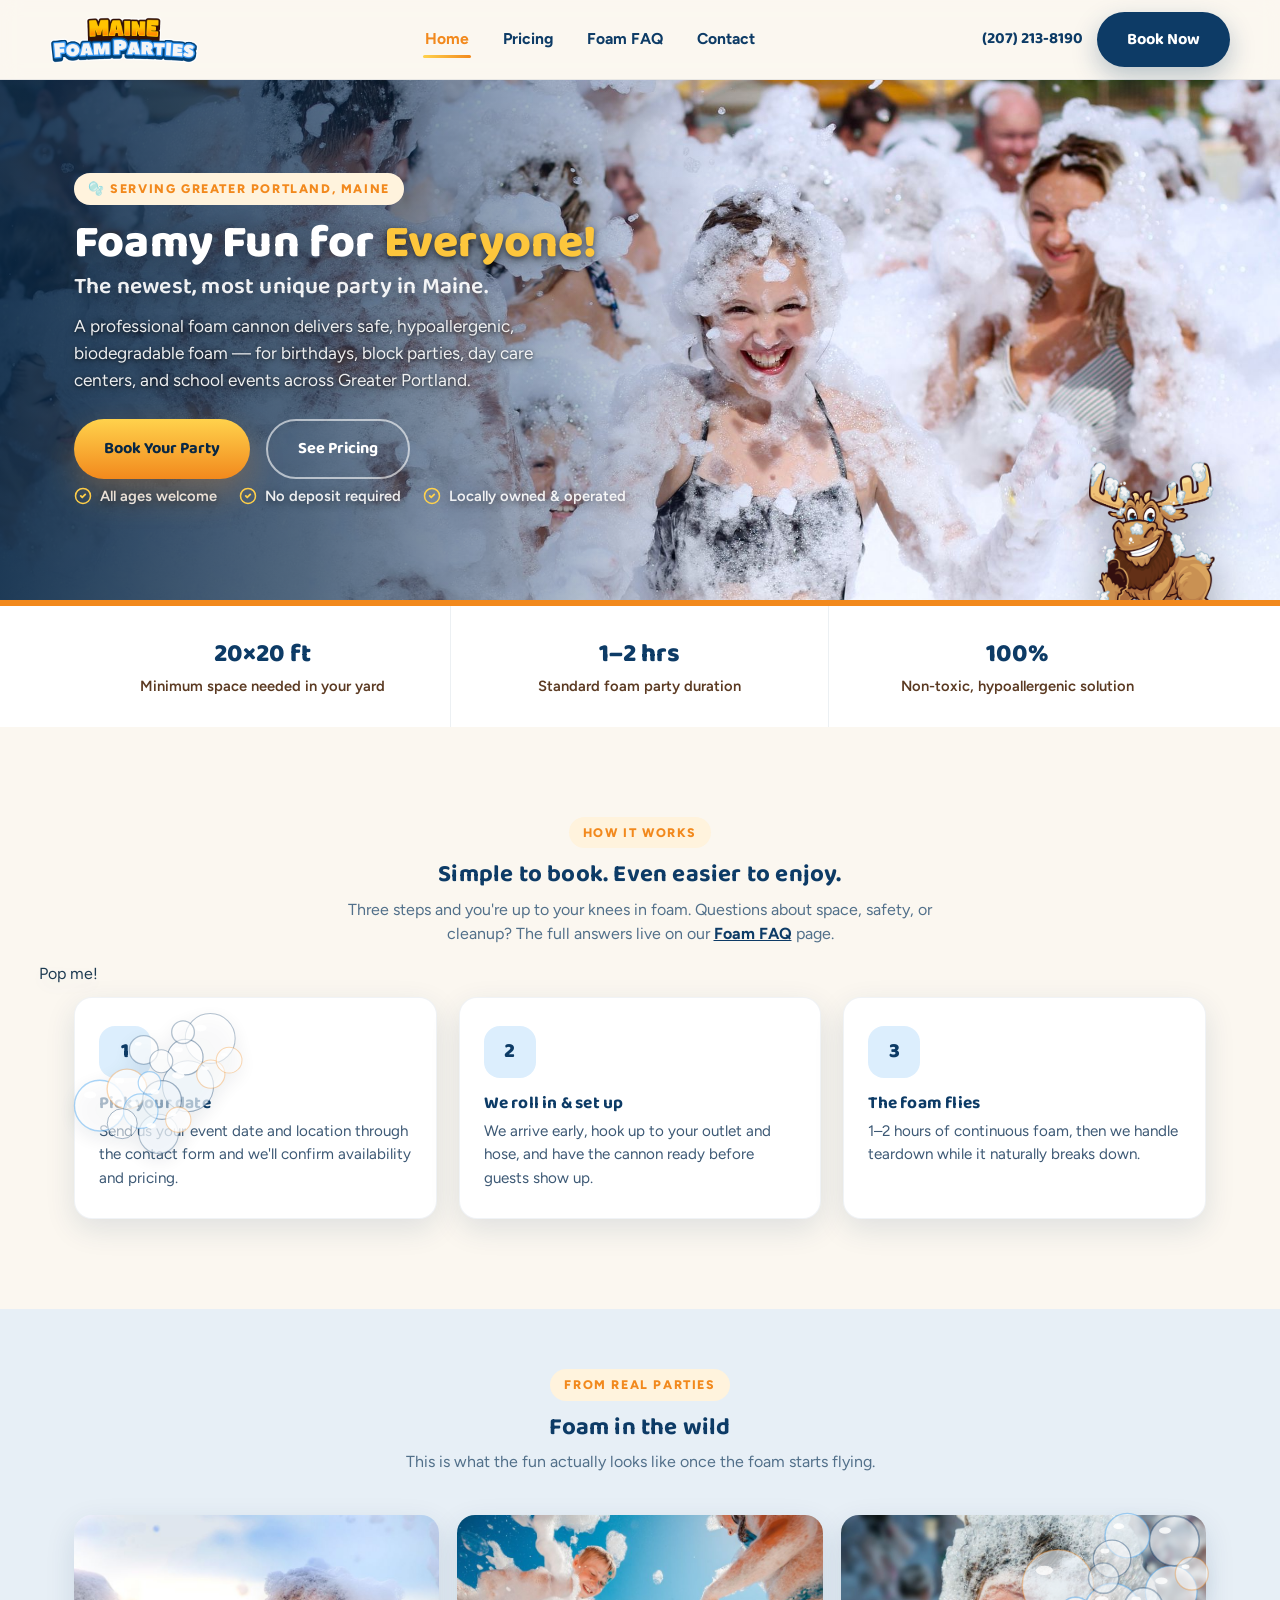
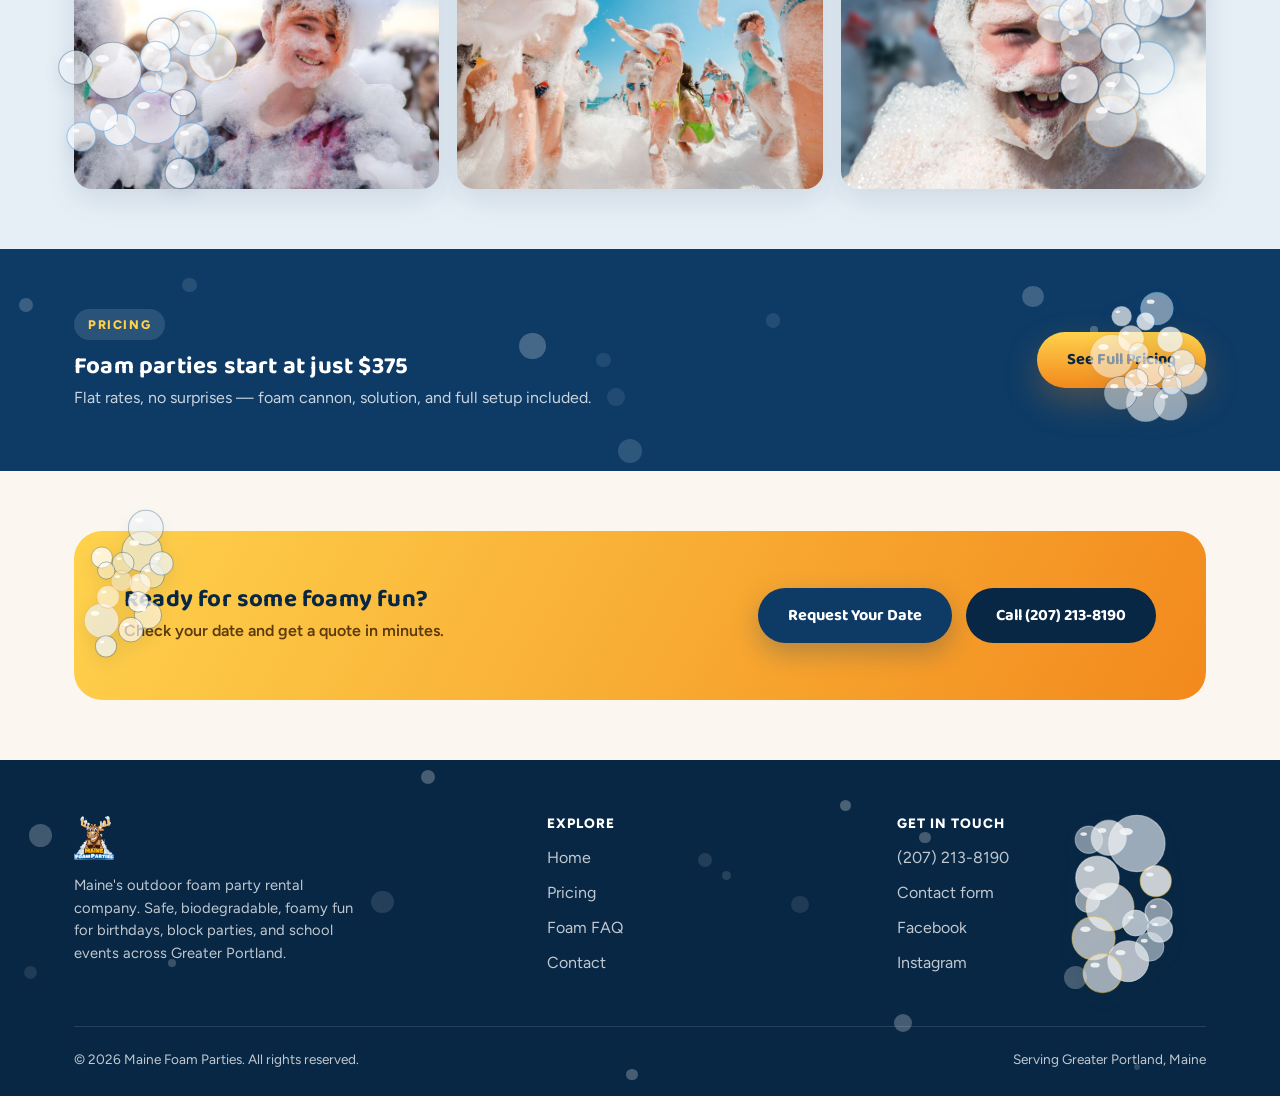
==== index.html @ 6fc75b64 "Add files via upload" ====
<!DOCTYPE html>
<html lang="en">
<head>
<meta charset="UTF-8">
<meta name="viewport" content="width=device-width, initial-scale=1.0">
<title>Maine Foam Parties | Outdoor Foam Party Service Provider in Maine</title>
<meta name="description" content="Maine's foam party rental company. We bring the foam cannon, you bring the backyard. Safe, biodegradable, all-ages foamy fun across Maine.">
<link rel="icon" type="image/x-icon" href="assets/favicon/favicon.ico">
<link rel="icon" type="image/png" sizes="16x16" href="assets/favicon/favicon-16x16.png">
<link rel="icon" type="image/png" sizes="32x32" href="assets/favicon/favicon-32x32.png">
<link rel="icon" type="image/png" sizes="48x48" href="assets/favicon/favicon-48x48.png">
<link rel="apple-touch-icon" sizes="180x180" href="assets/favicon/apple-touch-icon.png">
<link rel="manifest" href="site.webmanifest">
<link rel="preconnect" href="https://fonts.googleapis.com">
<link rel="stylesheet" href="css/style.css">
</head>
<body>

<header class="site-header">
  <div class="container nav" id="mainNav">
    <a href="index.html" class="nav-logo">
      <img src="assets/Text_web.png" alt="Maine Foam Parties">
    </a>
    <nav>
      <ul class="nav-links">
        <li><a href="index.html" class="active">Home</a></li>
        <li><a href="pricing.html">Pricing</a></li>
        <li><a href="faq.html">Foam FAQ</a></li>
        <li><a href="contact.html">Contact</a></li>
        <li class="mobile-phone-item"><a href="tel:2072138190">(207) 213-8190</a></li>
      </ul>
    </nav>
    <div class="nav-cta">
      <a href="tel:2072138190" class="nav-phone">(207) 213-8190</a>
      <a href="contact.html" class="btn btn-navy">Book Now</a>
    </div>
    <button class="nav-toggle" aria-label="Toggle menu" aria-expanded="false">
      <span></span><span></span><span></span>
    </button>
  </div>
</header>

<!-- HERO -->
<section class="hero">
  <div class="hero-photo">
    <img src="assets/hero-photo.jpg" alt="Kids covered in foam laughing at a Maine Foam Parties event">
  </div>
  <div class="hero-overlay"></div>
  <div class="container hero-content">
    <div class="hero-text">
      <span class="eyebrow">🫧 Serving Greater Portland, Maine</span>
      <h1>Foamy Fun for <span class="gold-text">Everyone!</span><br><span class="h1-sub">The newest, most unique party in Maine.</span></h1>
      <p class="lede">A professional foam cannon delivers safe, hypoallergenic, biodegradable foam &mdash; for birthdays, block parties, day care centers, and school events across Greater Portland.</p>
      <div class="hero-cta-row">
        <a href="contact.html" class="btn btn-primary">Book Your Party <span class="bubble" aria-hidden="true"></span></a>
        <a href="pricing.html" class="btn btn-outline">See Pricing</a>
      </div>
      <div class="trust-row">
        <span class="item"><svg width="18" height="18" viewBox="0 0 24 24" fill="none"><path d="M9 12l2 2 4-4" stroke="#FFD24C" stroke-width="2.5" stroke-linecap="round" stroke-linejoin="round"/><circle cx="12" cy="12" r="10" stroke="#FFD24C" stroke-width="2"/></svg> All ages welcome</span>
        <span class="item"><svg width="18" height="18" viewBox="0 0 24 24" fill="none"><path d="M9 12l2 2 4-4" stroke="#FFD24C" stroke-width="2.5" stroke-linecap="round" stroke-linejoin="round"/><circle cx="12" cy="12" r="10" stroke="#FFD24C" stroke-width="2"/></svg> No deposit required</span>
        <span class="item"><svg width="18" height="18" viewBox="0 0 24 24" fill="none"><path d="M9 12l2 2 4-4" stroke="#FFD24C" stroke-width="2.5" stroke-linecap="round" stroke-linejoin="round"/><circle cx="12" cy="12" r="10" stroke="#FFD24C" stroke-width="2"/></svg> Locally owned &amp; operated</span>
      </div>
    </div>
  </div>
  <div class="mascot-badge">
    <img src="assets/Mascot_web.png" alt="Maine Foam Parties mascot moose">
  </div>
</section>

<!-- TRUST STRIP -->
<section class="strip">
  <div class="container strip-grid">
    <div class="strip-item">
      <span class="num">20&#215;20 ft</span>
      <span class="label">Minimum space needed in your yard</span>
    </div>
    <div class="strip-item">
      <span class="num">1&ndash;2 hrs</span>
      <span class="label">Standard foam party duration</span>
    </div>
    <div class="strip-item">
      <span class="num">100%</span>
      <span class="label">Non-toxic, hypoallergenic solution</span>
    </div>
  </div>
</section>

<!-- HOW IT WORKS (3 steps — not a repeat of the FAQ, just the booking flow) -->
<section class="section-pad">


  <div class="container">
    <div style="text-align:center; max-width:640px; margin:0 auto 50px;" data-reveal>
      <span class="eyebrow">How it works</span>
      <h2>Simple to book. Even easier to enjoy.</h2>
      <p style="color:#52708A;">Three steps and you're up to your knees in foam. Questions about space, safety, or cleanup? The full answers live on our <a href="faq.html" style="color:var(--navy); font-weight:700; text-decoration:underline;">Foam FAQ</a> page.</p>
    </div>
    <div class="steps-grid" data-reveal>
      <div class="bubble-decor size-sm" style="top:-35px; left:-35px; right:auto; bottom:auto; pointer-events:auto;">
<span class="bubble-hint">Pop me!</span>
<svg width="320" height="320" viewBox="0 0 320 320" xmlns="http://www.w3.org/2000/svg" aria-hidden="true" focusable="false">
  <circle cx="216.8" cy="144.2" r="37.1" fill="rgba(240,247,252,0.74)" stroke="rgba(13,59,102,0.4)" stroke-width="1.47"/>
  <circle cx="88.5" cy="172.5" r="36.9" fill="rgba(255,255,255,0.68)" stroke="rgba(79,168,240,0.5)" stroke-width="2.00"/>
  <circle cx="249.0" cy="74.8" r="36.3" fill="rgba(255,255,255,0.67)" stroke="rgba(13,59,102,0.32)" stroke-width="1.51"/>
  <circle cx="128.0" cy="148.4" r="28.9" fill="rgba(255,255,255,0.79)" stroke="rgba(242,137,29,0.35)" stroke-width="2.00"/>
  <circle cx="174.0" cy="213.6" r="28.6" fill="rgba(240,247,252,0.80)" stroke="rgba(13,59,102,0.32)" stroke-width="1.60"/>
  <circle cx="178.9" cy="164.3" r="28.2" fill="rgba(240,247,252,0.58)" stroke="rgba(13,59,102,0.4)" stroke-width="1.89"/>
  <circle cx="212.8" cy="102.1" r="25.8" fill="rgba(255,255,255,0.72)" stroke="rgba(13,59,102,0.4)" stroke-width="1.74"/>
  <circle cx="148.0" cy="180.5" r="25.1" fill="rgba(240,247,252,0.64)" stroke="rgba(79,168,240,0.5)" stroke-width="1.64"/>
  <circle cx="121.1" cy="198.8" r="21.8" fill="rgba(255,255,255,0.56)" stroke="rgba(13,59,102,0.4)" stroke-width="1.40"/>
  <circle cx="152.4" cy="91.5" r="20.9" fill="rgba(255,255,255,0.71)" stroke="rgba(13,59,102,0.32)" stroke-width="1.88"/>
  <circle cx="249.9" cy="126.7" r="20.5" fill="rgba(255,255,255,0.58)" stroke="rgba(242,137,29,0.35)" stroke-width="1.66"/>
  <circle cx="276.5" cy="106.4" r="18.7" fill="rgba(255,255,255,0.53)" stroke="rgba(242,137,29,0.35)" stroke-width="1.47"/>
  <circle cx="202.6" cy="193.1" r="18.4" fill="rgba(255,255,255,0.81)" stroke="rgba(242,137,29,0.35)" stroke-width="1.56"/>
  <circle cx="177.9" cy="108.0" r="16.7" fill="rgba(255,255,255,0.66)" stroke="rgba(13,59,102,0.32)" stroke-width="1.70"/>
  <circle cx="209.5" cy="65.7" r="16.5" fill="rgba(255,255,255,0.64)" stroke="rgba(13,59,102,0.32)" stroke-width="1.87"/>
  <circle cx="160.7" cy="139.5" r="16.4" fill="rgba(255,255,255,0.57)" stroke="rgba(79,168,240,0.5)" stroke-width="1.69"/>
  <ellipse cx="202.7" cy="128.6" rx="8.9" ry="4.9" fill="rgba(255,255,255,0.9)"/>
  <ellipse cx="74.4" cy="157.0" rx="8.9" ry="4.9" fill="rgba(255,255,255,0.9)"/>
  <ellipse cx="235.2" cy="59.6" rx="8.7" ry="4.8" fill="rgba(255,255,255,0.9)"/>
  <ellipse cx="117.0" cy="136.2" rx="6.9" ry="3.8" fill="rgba(255,255,255,0.9)"/>
  <ellipse cx="163.1" cy="201.6" rx="6.9" ry="3.8" fill="rgba(255,255,255,0.9)"/>
  <ellipse cx="168.2" cy="152.4" rx="6.8" ry="3.7" fill="rgba(255,255,255,0.9)"/>
  <ellipse cx="203.0" cy="91.3" rx="6.2" ry="3.4" fill="rgba(255,255,255,0.9)"/>
  <ellipse cx="138.5" cy="170.0" rx="6.0" ry="3.3" fill="rgba(255,255,255,0.9)"/>
  <ellipse cx="112.8" cy="189.6" rx="5.2" ry="2.9" fill="rgba(255,255,255,0.9)"/>
  <ellipse cx="144.4" cy="82.7" rx="5.0" ry="2.8" fill="rgba(255,255,255,0.9)"/>
  <ellipse cx="242.1" cy="118.1" rx="4.9" ry="2.7" fill="rgba(255,255,255,0.9)"/>
  <ellipse cx="269.4" cy="98.6" rx="4.5" ry="2.5" fill="rgba(255,255,255,0.9)"/>
  <ellipse cx="195.6" cy="185.4" rx="4.4" ry="2.4" fill="rgba(255,255,255,0.9)"/>
</svg>
</div>
      <div class="info-card">
        <div class="icon-wrap"><span style="font-family:var(--font-display); font-weight:800; color:var(--navy); font-size:1.3rem;">1</span></div>
        <h3>Pick your date</h3>
        <p>Send us your event date and location through the contact form and we'll confirm availability and pricing.</p>
      </div>
      <div class="info-card">
        <div class="icon-wrap"><span style="font-family:var(--font-display); font-weight:800; color:var(--navy); font-size:1.3rem;">2</span></div>
        <h3>We roll in &amp; set up</h3>
        <p>We arrive early, hook up to your outlet and hose, and have the cannon ready before guests show up.</p>
      </div>
      <div class="info-card">
        <div class="icon-wrap"><span style="font-family:var(--font-display); font-weight:800; color:var(--navy); font-size:1.3rem;">3</span></div>
        <h3>The foam flies</h3>
        <p>1&ndash;2 hours of continuous foam, then we handle teardown while it naturally breaks down.</p>
      </div>
    </div>
  </div>
</section>

<!-- GALLERY (photo placeholders) -->
<section class="section-pad-sm" style="background:var(--foam);">



  <div class="container">
    <div style="text-align:center; max-width:640px; margin:0 auto 40px;" data-reveal>
      <span class="eyebrow">From real parties</span>
      <h2>Foam in the wild</h2>
      <p style="color:#52708A;">This is what the fun actually looks like once the foam starts flying.</p>
    </div>
    <div class="gallery-grid" data-reveal>
      <div style="position:relative;"><div class="bubble-decor size-sm" style="bottom:-30px; left:-30px; right:auto; top:auto; pointer-events:auto;">
<svg width="320" height="320" viewBox="0 0 320 320" xmlns="http://www.w3.org/2000/svg" aria-hidden="true" focusable="false">
  <circle cx="100.4" cy="104.1" r="41.1" fill="rgba(255,255,255,0.67)" stroke="rgba(13,59,102,0.32)" stroke-width="1.52"/>
  <circle cx="159.4" cy="171.4" r="39.0" fill="rgba(255,255,255,0.58)" stroke="rgba(79,168,240,0.5)" stroke-width="1.68"/>
  <circle cx="245.7" cy="84.5" r="34.7" fill="rgba(255,255,255,0.72)" stroke="rgba(242,137,29,0.35)" stroke-width="1.66"/>
  <circle cx="217.5" cy="50.0" r="33.0" fill="rgba(240,247,252,0.51)" stroke="rgba(79,168,240,0.5)" stroke-width="1.48"/>
  <circle cx="214.4" cy="206.0" r="25.7" fill="rgba(255,255,255,0.55)" stroke="rgba(79,168,240,0.5)" stroke-width="1.83"/>
  <circle cx="46.0" cy="99.4" r="24.6" fill="rgba(240,247,252,0.73)" stroke="rgba(13,59,102,0.32)" stroke-width="1.56"/>
  <circle cx="173.0" cy="51.6" r="23.7" fill="rgba(255,255,255,0.65)" stroke="rgba(13,59,102,0.32)" stroke-width="1.83"/>
  <circle cx="185.1" cy="113.6" r="23.2" fill="rgba(240,247,252,0.73)" stroke="rgba(242,137,29,0.35)" stroke-width="1.44"/>
  <circle cx="110.0" cy="190.0" r="23.1" fill="rgba(255,255,255,0.74)" stroke="rgba(79,168,240,0.5)" stroke-width="1.63"/>
  <circle cx="198.2" cy="253.7" r="22.1" fill="rgba(240,247,252,0.70)" stroke="rgba(13,59,102,0.4)" stroke-width="1.92"/>
  <circle cx="162.4" cy="83.7" r="22.1" fill="rgba(255,255,255,0.81)" stroke="rgba(79,168,240,0.5)" stroke-width="1.98"/>
  <circle cx="54.5" cy="200.4" r="21.0" fill="rgba(255,255,255,0.66)" stroke="rgba(79,168,240,0.5)" stroke-width="1.71"/>
  <circle cx="86.6" cy="171.8" r="20.3" fill="rgba(255,255,255,0.71)" stroke="rgba(79,168,240,0.5)" stroke-width="1.57"/>
  <circle cx="202.6" cy="150.8" r="18.8" fill="rgba(255,255,255,0.62)" stroke="rgba(13,59,102,0.4)" stroke-width="1.72"/>
  <circle cx="156.1" cy="120.9" r="16.1" fill="rgba(255,255,255,0.58)" stroke="rgba(79,168,240,0.5)" stroke-width="1.42"/>
  <ellipse cx="84.8" cy="86.9" rx="9.9" ry="5.4" fill="rgba(255,255,255,0.9)"/>
  <ellipse cx="144.5" cy="155.0" rx="9.4" ry="5.1" fill="rgba(255,255,255,0.9)"/>
  <ellipse cx="232.5" cy="69.9" rx="8.3" ry="4.6" fill="rgba(255,255,255,0.9)"/>
  <ellipse cx="205.0" cy="36.1" rx="7.9" ry="4.4" fill="rgba(255,255,255,0.9)"/>
  <ellipse cx="204.6" cy="195.2" rx="6.2" ry="3.4" fill="rgba(255,255,255,0.9)"/>
  <ellipse cx="36.7" cy="89.0" rx="5.9" ry="3.2" fill="rgba(255,255,255,0.9)"/>
  <ellipse cx="164.0" cy="41.7" rx="5.7" ry="3.1" fill="rgba(255,255,255,0.9)"/>
  <ellipse cx="176.3" cy="103.9" rx="5.6" ry="3.1" fill="rgba(255,255,255,0.9)"/>
  <ellipse cx="101.2" cy="180.3" rx="5.6" ry="3.1" fill="rgba(255,255,255,0.9)"/>
  <ellipse cx="189.8" cy="244.4" rx="5.3" ry="2.9" fill="rgba(255,255,255,0.9)"/>
  <ellipse cx="154.0" cy="74.4" rx="5.3" ry="2.9" fill="rgba(255,255,255,0.9)"/>
  <ellipse cx="46.5" cy="191.6" rx="5.0" ry="2.8" fill="rgba(255,255,255,0.9)"/>
  <ellipse cx="78.9" cy="163.3" rx="4.9" ry="2.7" fill="rgba(255,255,255,0.9)"/>
  <ellipse cx="195.4" cy="142.9" rx="4.5" ry="2.5" fill="rgba(255,255,255,0.9)"/>
</svg>
</div><div class="gallery-photo"><img src="assets/gallery-1.jpg" alt="Kids laughing and playing in a foam party" loading="lazy"></div></div>
      <div class="gallery-photo"><img src="assets/gallery-2.jpg" alt="Guest covered head to toe in party foam" loading="lazy"></div>
      <div style="position:relative;"><div class="bubble-decor size-md delay-1" style="top:-45px; right:-45px; left:auto; bottom:auto; pointer-events:auto;">
<svg width="320" height="320" viewBox="0 0 320 320" xmlns="http://www.w3.org/2000/svg" aria-hidden="true" focusable="false">
  <circle cx="99.3" cy="131.8" r="40.7" fill="rgba(240,247,252,0.70)" stroke="rgba(242,137,29,0.35)" stroke-width="1.61"/>
  <circle cx="161.8" cy="162.2" r="32.6" fill="rgba(255,255,255,0.64)" stroke="rgba(79,168,240,0.5)" stroke-width="1.99"/>
  <circle cx="202.4" cy="226.2" r="29.9" fill="rgba(240,247,252,0.65)" stroke="rgba(79,168,240,0.5)" stroke-width="1.46"/>
  <circle cx="160.6" cy="287.1" r="29.5" fill="rgba(255,255,255,0.51)" stroke="rgba(242,137,29,0.35)" stroke-width="1.66"/>
  <circle cx="228.8" cy="139.1" r="29.5" fill="rgba(255,255,255,0.71)" stroke="rgba(79,168,240,0.5)" stroke-width="1.51"/>
  <circle cx="232.4" cy="81.1" r="28.4" fill="rgba(240,247,252,0.56)" stroke="rgba(13,59,102,0.4)" stroke-width="1.84"/>
  <circle cx="178.6" cy="75.0" r="25.4" fill="rgba(240,247,252,0.64)" stroke="rgba(79,168,240,0.5)" stroke-width="1.63"/>
  <circle cx="126.8" cy="196.0" r="24.3" fill="rgba(240,247,252,0.57)" stroke="rgba(242,137,29,0.35)" stroke-width="1.52"/>
  <circle cx="168.9" cy="255.0" r="23.7" fill="rgba(255,255,255,0.56)" stroke="rgba(13,59,102,0.32)" stroke-width="1.83"/>
  <circle cx="170.7" cy="198.1" r="22.7" fill="rgba(240,247,252,0.80)" stroke="rgba(13,59,102,0.4)" stroke-width="1.89"/>
  <circle cx="197.2" cy="156.9" r="22.1" fill="rgba(240,247,252,0.67)" stroke="rgba(13,59,102,0.32)" stroke-width="1.90"/>
  <circle cx="123.9" cy="245.5" r="21.6" fill="rgba(240,247,252,0.78)" stroke="rgba(13,59,102,0.4)" stroke-width="1.57"/>
  <circle cx="161.2" cy="101.5" r="21.4" fill="rgba(255,255,255,0.51)" stroke="rgba(13,59,102,0.4)" stroke-width="1.45"/>
  <circle cx="96.6" cy="176.2" r="21.3" fill="rgba(240,247,252,0.63)" stroke="rgba(242,137,29,0.35)" stroke-width="1.59"/>
  <circle cx="119.5" cy="164.7" r="19.2" fill="rgba(255,255,255,0.69)" stroke="rgba(79,168,240,0.5)" stroke-width="1.80"/>
  <circle cx="252.3" cy="118.4" r="18.8" fill="rgba(255,255,255,0.56)" stroke="rgba(242,137,29,0.35)" stroke-width="1.57"/>
  <circle cx="151.6" cy="123.6" r="17.3" fill="rgba(240,247,252,0.60)" stroke="rgba(13,59,102,0.32)" stroke-width="1.83"/>
  <ellipse cx="83.8" cy="114.7" rx="9.8" ry="5.4" fill="rgba(255,255,255,0.9)"/>
  <ellipse cx="149.4" cy="148.5" rx="7.8" ry="4.3" fill="rgba(255,255,255,0.9)"/>
  <ellipse cx="191.0" cy="213.6" rx="7.2" ry="4.0" fill="rgba(255,255,255,0.9)"/>
  <ellipse cx="149.4" cy="274.7" rx="7.1" ry="3.9" fill="rgba(255,255,255,0.9)"/>
  <ellipse cx="217.6" cy="126.7" rx="7.1" ry="3.9" fill="rgba(255,255,255,0.9)"/>
  <ellipse cx="221.7" cy="69.2" rx="6.8" ry="3.7" fill="rgba(255,255,255,0.9)"/>
  <ellipse cx="168.9" cy="64.3" rx="6.1" ry="3.4" fill="rgba(255,255,255,0.9)"/>
  <ellipse cx="117.6" cy="185.8" rx="5.8" ry="3.2" fill="rgba(255,255,255,0.9)"/>
  <ellipse cx="159.9" cy="245.0" rx="5.7" ry="3.1" fill="rgba(255,255,255,0.9)"/>
  <ellipse cx="162.0" cy="188.6" rx="5.4" ry="3.0" fill="rgba(255,255,255,0.9)"/>
  <ellipse cx="188.8" cy="147.6" rx="5.3" ry="2.9" fill="rgba(255,255,255,0.9)"/>
  <ellipse cx="115.6" cy="236.4" rx="5.2" ry="2.9" fill="rgba(255,255,255,0.9)"/>
  <ellipse cx="153.0" cy="92.5" rx="5.1" ry="2.8" fill="rgba(255,255,255,0.9)"/>
  <ellipse cx="88.5" cy="167.3" rx="5.1" ry="2.8" fill="rgba(255,255,255,0.9)"/>
  <ellipse cx="112.2" cy="156.7" rx="4.6" ry="2.5" fill="rgba(255,255,255,0.9)"/>
  <ellipse cx="245.2" cy="110.5" rx="4.5" ry="2.5" fill="rgba(255,255,255,0.9)"/>
</svg>
</div><div class="gallery-photo"><img src="assets/gallery-3.jpg" alt="Group of kids jumping and celebrating in foam outdoors" loading="lazy"></div></div>
    </div>
  </div>
</section>


<!-- PRICING TEASER (slim — full detail lives on the Pricing page) -->
<section class="section-pad-sm" style="background:var(--navy); color:var(--white);">
  <div class="foam-field" data-count="10"></div>
  
  <div class="container">
    <div style="display:flex; align-items:center; justify-content:space-between; gap:28px; flex-wrap:wrap;" data-reveal>
      <div>
        <span class="eyebrow" style="background:rgba(255,255,255,0.12); color:var(--gold-1);">Pricing</span>
        <h2 style="color:var(--white); margin-bottom:6px;">Foam parties start at just $375</h2>
        <p style="color:rgba(255,255,255,0.78); margin-bottom:0;">Flat rates, no surprises &mdash; foam cannon, solution, and full setup included.</p>
      </div>
      <span style="position:relative; display:inline-block;"><a href="pricing.html" class="btn btn-primary">See Full Pricing <span class="bubble" aria-hidden="true"></span></a><div class="bubble-decor size-xs" style="bottom:-40px; right:-30px; left:auto; top:auto; pointer-events:auto;">
<svg width="320" height="320" viewBox="0 0 320 320" xmlns="http://www.w3.org/2000/svg" aria-hidden="true" focusable="false">
  <circle cx="86.1" cy="184.7" r="40.9" fill="rgba(255,255,255,0.53)" stroke="rgba(242,137,29,0.35)" stroke-width="1.42"/>
  <circle cx="150.0" cy="271.3" r="37.3" fill="rgba(255,255,255,0.58)" stroke="rgba(13,59,102,0.4)" stroke-width="1.73"/>
  <circle cx="196.6" cy="274.1" r="31.9" fill="rgba(240,247,252,0.58)" stroke="rgba(13,59,102,0.32)" stroke-width="1.54"/>
  <circle cx="102.6" cy="254.3" r="31.3" fill="rgba(240,247,252,0.52)" stroke="rgba(13,59,102,0.4)" stroke-width="1.79"/>
  <circle cx="171.1" cy="95.2" r="30.9" fill="rgba(240,247,252,0.51)" stroke="rgba(79,168,240,0.5)" stroke-width="1.71"/>
  <circle cx="236.5" cy="227.7" r="29.7" fill="rgba(240,247,252,0.66)" stroke="rgba(13,59,102,0.4)" stroke-width="1.77"/>
  <circle cx="159.1" cy="214.0" r="26.5" fill="rgba(255,255,255,0.68)" stroke="rgba(13,59,102,0.4)" stroke-width="1.88"/>
  <circle cx="122.0" cy="152.0" r="24.9" fill="rgba(255,255,255,0.67)" stroke="rgba(242,137,29,0.35)" stroke-width="1.41"/>
  <circle cx="218.9" cy="196.6" r="24.3" fill="rgba(240,247,252,0.75)" stroke="rgba(13,59,102,0.32)" stroke-width="1.53"/>
  <circle cx="196.0" cy="153.4" r="24.2" fill="rgba(240,247,252,0.80)" stroke="rgba(242,137,29,0.35)" stroke-width="1.40"/>
  <circle cx="132.1" cy="230.6" r="22.4" fill="rgba(255,255,255,0.64)" stroke="rgba(13,59,102,0.4)" stroke-width="1.69"/>
  <circle cx="104.7" cy="109.5" r="19.2" fill="rgba(255,255,255,0.71)" stroke="rgba(13,59,102,0.4)" stroke-width="1.61"/>
  <circle cx="199.2" cy="238.5" r="18.7" fill="rgba(240,247,252,0.73)" stroke="rgba(79,168,240,0.5)" stroke-width="1.64"/>
  <circle cx="136.5" cy="177.7" r="18.6" fill="rgba(240,247,252,0.67)" stroke="rgba(242,137,29,0.35)" stroke-width="1.91"/>
  <circle cx="149.9" cy="119.1" r="17.0" fill="rgba(255,255,255,0.81)" stroke="rgba(79,168,240,0.5)" stroke-width="1.63"/>
  <circle cx="190.1" cy="211.6" r="16.1" fill="rgba(255,255,255,0.60)" stroke="rgba(13,59,102,0.32)" stroke-width="1.44"/>
  <ellipse cx="70.6" cy="167.5" rx="9.8" ry="5.4" fill="rgba(255,255,255,0.9)"/>
  <ellipse cx="135.8" cy="255.6" rx="9.0" ry="4.9" fill="rgba(255,255,255,0.9)"/>
  <ellipse cx="184.5" cy="260.7" rx="7.7" ry="4.2" fill="rgba(255,255,255,0.9)"/>
  <ellipse cx="90.7" cy="241.2" rx="7.5" ry="4.1" fill="rgba(255,255,255,0.9)"/>
  <ellipse cx="159.3" cy="82.2" rx="7.4" ry="4.1" fill="rgba(255,255,255,0.9)"/>
  <ellipse cx="225.2" cy="215.2" rx="7.1" ry="3.9" fill="rgba(255,255,255,0.9)"/>
  <ellipse cx="149.0" cy="202.9" rx="6.4" ry="3.5" fill="rgba(255,255,255,0.9)"/>
  <ellipse cx="112.5" cy="141.6" rx="6.0" ry="3.3" fill="rgba(255,255,255,0.9)"/>
  <ellipse cx="209.6" cy="186.4" rx="5.8" ry="3.2" fill="rgba(255,255,255,0.9)"/>
  <ellipse cx="186.8" cy="143.3" rx="5.8" ry="3.2" fill="rgba(255,255,255,0.9)"/>
  <ellipse cx="123.6" cy="221.2" rx="5.4" ry="3.0" fill="rgba(255,255,255,0.9)"/>
  <ellipse cx="97.4" cy="101.4" rx="4.6" ry="2.5" fill="rgba(255,255,255,0.9)"/>
  <ellipse cx="192.1" cy="230.6" rx="4.5" ry="2.5" fill="rgba(255,255,255,0.9)"/>
  <ellipse cx="129.4" cy="169.9" rx="4.5" ry="2.4" fill="rgba(255,255,255,0.9)"/>
</svg>
</div></span>
    </div>
  </div>
</section>

<!-- CTA BAND -->
<section class="section-pad-sm">
  
  <div class="container">
    <div style="position:relative;">
      <div class="bubble-decor size-xs delay-2" style="top:-30px; left:-30px; right:auto; bottom:auto; pointer-events:auto;">
<svg width="320" height="320" viewBox="0 0 320 320" xmlns="http://www.w3.org/2000/svg" aria-hidden="true" focusable="false">
  <circle cx="184.4" cy="95.0" r="37.7" fill="rgba(240,247,252,0.64)" stroke="rgba(13,59,102,0.4)" stroke-width="1.75"/>
  <circle cx="191.7" cy="50.2" r="32.8" fill="rgba(240,247,252,0.62)" stroke="rgba(13,59,102,0.32)" stroke-width="1.98"/>
  <circle cx="108.3" cy="225.2" r="32.4" fill="rgba(240,247,252,0.72)" stroke="rgba(242,137,29,0.35)" stroke-width="1.63"/>
  <circle cx="195.7" cy="214.7" r="25.6" fill="rgba(255,255,255,0.63)" stroke="rgba(13,59,102,0.4)" stroke-width="1.70"/>
  <circle cx="203.4" cy="140.8" r="23.2" fill="rgba(240,247,252,0.54)" stroke="rgba(13,59,102,0.4)" stroke-width="1.83"/>
  <circle cx="163.5" cy="242.2" r="23.1" fill="rgba(255,255,255,0.70)" stroke="rgba(13,59,102,0.4)" stroke-width="1.64"/>
  <circle cx="221.1" cy="117.5" r="21.9" fill="rgba(240,247,252,0.78)" stroke="rgba(13,59,102,0.32)" stroke-width="1.98"/>
  <circle cx="120.6" cy="180.5" r="21.4" fill="rgba(255,255,255,0.60)" stroke="rgba(242,137,29,0.35)" stroke-width="1.74"/>
  <circle cx="148.9" cy="117.0" r="20.5" fill="rgba(240,247,252,0.55)" stroke="rgba(13,59,102,0.4)" stroke-width="1.78"/>
  <circle cx="180.9" cy="156.2" r="20.4" fill="rgba(255,255,255,0.71)" stroke="rgba(242,137,29,0.35)" stroke-width="1.84"/>
  <circle cx="108.9" cy="106.4" r="19.9" fill="rgba(255,255,255,0.82)" stroke="rgba(13,59,102,0.32)" stroke-width="1.83"/>
  <circle cx="116.7" cy="273.6" r="19.9" fill="rgba(240,247,252,0.80)" stroke="rgba(13,59,102,0.32)" stroke-width="1.90"/>
  <circle cx="145.8" cy="150.5" r="19.7" fill="rgba(240,247,252,0.51)" stroke="rgba(242,137,29,0.35)" stroke-width="1.62"/>
  <circle cx="177.1" cy="189.8" r="19.4" fill="rgba(255,255,255,0.82)" stroke="rgba(13,59,102,0.4)" stroke-width="1.82"/>
  <circle cx="117.2" cy="130.8" r="16.2" fill="rgba(255,255,255,0.52)" stroke="rgba(13,59,102,0.4)" stroke-width="1.63"/>
  <ellipse cx="170.0" cy="79.1" rx="9.1" ry="5.0" fill="rgba(255,255,255,0.9)"/>
  <ellipse cx="179.2" cy="36.4" rx="7.9" ry="4.3" fill="rgba(255,255,255,0.9)"/>
  <ellipse cx="96.0" cy="211.5" rx="7.8" ry="4.3" fill="rgba(255,255,255,0.9)"/>
  <ellipse cx="186.0" cy="204.0" rx="6.2" ry="3.4" fill="rgba(255,255,255,0.9)"/>
  <ellipse cx="194.6" cy="131.0" rx="5.6" ry="3.1" fill="rgba(255,255,255,0.9)"/>
  <ellipse cx="154.7" cy="232.5" rx="5.6" ry="3.1" fill="rgba(255,255,255,0.9)"/>
  <ellipse cx="212.8" cy="108.3" rx="5.2" ry="2.9" fill="rgba(255,255,255,0.9)"/>
  <ellipse cx="112.5" cy="171.5" rx="5.1" ry="2.8" fill="rgba(255,255,255,0.9)"/>
  <ellipse cx="141.1" cy="108.4" rx="4.9" ry="2.7" fill="rgba(255,255,255,0.9)"/>
  <ellipse cx="173.1" cy="147.7" rx="4.9" ry="2.7" fill="rgba(255,255,255,0.9)"/>
  <ellipse cx="101.3" cy="98.0" rx="4.8" ry="2.6" fill="rgba(255,255,255,0.9)"/>
  <ellipse cx="109.2" cy="265.2" rx="4.8" ry="2.6" fill="rgba(255,255,255,0.9)"/>
  <ellipse cx="138.3" cy="142.2" rx="4.7" ry="2.6" fill="rgba(255,255,255,0.9)"/>
  <ellipse cx="169.8" cy="181.6" rx="4.6" ry="2.6" fill="rgba(255,255,255,0.9)"/>
</svg>
</div>
      <div class="cta-band" data-reveal>
      <div>
        <h2>Ready for some foamy fun?</h2>
        <p>Check your date and get a quote in minutes.</p>
      </div>
      <div style="display:flex; gap:14px; flex-wrap:wrap;">
        <a href="contact.html" class="btn btn-navy">Request Your Date</a>
        <a href="tel:2072138190" class="btn" style="background:var(--navy-deep); color:var(--white);">Call (207) 213-8190</a>
      </div>
    </div>
    </div>
  </div>
</section>

<footer class="site-footer">
  <div class="foam-field" data-count="14"></div>
  
  <div class="container">
    <div class="footer-grid">
      <div>
        <div class="footer-logo"><img src="assets/Logo_web.png" alt="Maine Foam Parties logo"></div>
        <p style="max-width:280px; font-size:0.92rem;">Maine's outdoor foam party rental company. Safe, biodegradable, foamy fun for birthdays, block parties, and school events across Greater Portland.</p>
      </div>
      <div>
        <h4>Explore</h4>
        <ul>
          <li><a href="index.html">Home</a></li>
          <li><a href="pricing.html">Pricing</a></li>
          <li><a href="faq.html">Foam FAQ</a></li>
          <li><a href="contact.html">Contact</a></li>
        </ul>
      </div>
      <div style="position:relative;">
        <div class="bubble-decor size-sm" style="top:-20px; right:-20px; left:auto; bottom:auto; pointer-events:auto;">
<svg width="320" height="320" viewBox="0 0 320 320" xmlns="http://www.w3.org/2000/svg" aria-hidden="true" focusable="false">
  <circle cx="190.3" cy="69.0" r="41.0" fill="rgba(240,247,252,0.67)" stroke="rgba(255,255,255,0.5)" stroke-width="1.74"/>
  <circle cx="151.3" cy="161.4" r="35.0" fill="rgba(255,255,255,0.70)" stroke="rgba(255,209,76,0.5)" stroke-width="1.42"/>
  <circle cx="133.0" cy="119.1" r="31.6" fill="rgba(255,255,255,0.76)" stroke="rgba(255,255,255,0.5)" stroke-width="1.71"/>
  <circle cx="127.4" cy="206.9" r="31.4" fill="rgba(255,255,255,0.67)" stroke="rgba(255,209,76,0.5)" stroke-width="1.59"/>
  <circle cx="177.8" cy="240.3" r="29.8" fill="rgba(255,255,255,0.73)" stroke="rgba(255,255,255,0.5)" stroke-width="1.40"/>
  <circle cx="140.4" cy="257.7" r="28.2" fill="rgba(255,255,255,0.64)" stroke="rgba(255,209,76,0.5)" stroke-width="1.73"/>
  <circle cx="149.4" cy="60.8" r="25.7" fill="rgba(255,255,255,0.73)" stroke="rgba(255,255,255,0.35)" stroke-width="1.76"/>
  <circle cx="217.8" cy="123.7" r="22.6" fill="rgba(255,255,255,0.82)" stroke="rgba(255,209,76,0.5)" stroke-width="1.78"/>
  <circle cx="209.0" cy="219.3" r="20.9" fill="rgba(240,247,252,0.55)" stroke="rgba(255,255,255,0.35)" stroke-width="1.40"/>
  <circle cx="120.5" cy="63.6" r="19.9" fill="rgba(240,247,252,0.53)" stroke="rgba(255,255,255,0.35)" stroke-width="1.83"/>
  <circle cx="221.9" cy="169.0" r="19.7" fill="rgba(255,255,255,0.55)" stroke="rgba(255,255,255,0.5)" stroke-width="1.84"/>
  <circle cx="188.5" cy="184.8" r="18.9" fill="rgba(240,247,252,0.75)" stroke="rgba(255,255,255,0.5)" stroke-width="1.43"/>
  <circle cx="224.0" cy="194.4" r="18.2" fill="rgba(240,247,252,0.71)" stroke="rgba(255,255,255,0.5)" stroke-width="1.84"/>
  <circle cx="118.8" cy="151.5" r="17.4" fill="rgba(255,255,255,0.57)" stroke="rgba(255,255,255,0.5)" stroke-width="1.73"/>
  <ellipse cx="174.7" cy="51.8" rx="9.8" ry="5.4" fill="rgba(255,255,255,0.9)"/>
  <ellipse cx="137.9" cy="146.7" rx="8.4" ry="4.6" fill="rgba(255,255,255,0.9)"/>
  <ellipse cx="121.0" cy="105.8" rx="7.6" ry="4.2" fill="rgba(255,255,255,0.9)"/>
  <ellipse cx="115.5" cy="193.8" rx="7.5" ry="4.1" fill="rgba(255,255,255,0.9)"/>
  <ellipse cx="166.4" cy="227.8" rx="7.2" ry="3.9" fill="rgba(255,255,255,0.9)"/>
  <ellipse cx="129.6" cy="245.8" rx="6.8" ry="3.7" fill="rgba(255,255,255,0.9)"/>
  <ellipse cx="139.6" cy="50.0" rx="6.2" ry="3.4" fill="rgba(255,255,255,0.9)"/>
  <ellipse cx="209.2" cy="114.2" rx="5.4" ry="3.0" fill="rgba(255,255,255,0.9)"/>
  <ellipse cx="201.0" cy="210.5" rx="5.0" ry="2.8" fill="rgba(255,255,255,0.9)"/>
  <ellipse cx="113.0" cy="55.2" rx="4.8" ry="2.6" fill="rgba(255,255,255,0.9)"/>
  <ellipse cx="214.4" cy="160.8" rx="4.7" ry="2.6" fill="rgba(255,255,255,0.9)"/>
  <ellipse cx="181.3" cy="176.8" rx="4.5" ry="2.5" fill="rgba(255,255,255,0.9)"/>
  <ellipse cx="217.1" cy="186.8" rx="4.4" ry="2.4" fill="rgba(255,255,255,0.9)"/>
</svg>
</div>
        <h4>Get in touch</h4>
        <ul>
          <li><a href="tel:2072138190">(207) 213-8190</a></li>
          <li><a href="contact.html">Contact form</a></li>
          <li><a href="https://www.facebook.com/mainefoamparties" target="_blank" rel="noopener">Facebook</a></li>
          <li><a href="https://www.instagram.com/mainefoamparties/" target="_blank" rel="noopener">Instagram</a></li>
        </ul>
      </div>
    </div>
    <div class="footer-bottom">
      <span>&copy; <span id="year"></span> Maine Foam Parties. All rights reserved.</span>
      <span>Serving Greater Portland, Maine</span>
    </div>
  </div>
</footer>

<script>document.getElementById('year').textContent = new Date().getFullYear();</script>
<script src="js/script.js"></script>
</body>
</html>
---- css/style.css ----
/* ==========================================================================
   Maine Foam Parties — Design System
   Palette pulled from brand assets:
     Navy      #0D3B66  (from "PARTIES" lettering)
     Navy Deep #082744  (footer / dark bg)
     Sky Blue  #4FA8F0  (from "PARTIES" letter fill)
     Gold      #FFD24C -> #F2891D (gradient, from "MAINE" lettering)
     Cream     #FBF7F0  (base background — warm, not stark white)
     Foam Grey #E7EFF6  (bubble/cloud fields)
     Brown     #5B3A22  (moose fur — grounding neutral for dark text alt)
   Type:
     Display — Baloo 2 (chunky/rounded, echoes the bubble-letter logo)
     Body    — Figtree (warm rounded-sans, friendly, legible)
   ========================================================================== */

@import url('https://fonts.googleapis.com/css2?family=Baloo+2:wght@500;600;700;800&family=Figtree:ital,wght@0,400;0,500;0,600;0,700;0,800;1,500&display=swap');

:root {
  --navy: #0D3B66;
  --navy-deep: #082744;
  --navy-soft: #16507F;
  --sky: #4FA8F0;
  --sky-soft: #DCEEFD;
  --gold-1: #FFD24C;
  --gold-2: #F2891D;
  --cream: #FBF7F0;
  --foam: #E7EFF6;
  --foam-2: #F3F8FC;
  --brown: #5B3A22;
  --ink: #12314A;
  --white: #FFFFFF;

  --font-display: 'Baloo 2', system-ui, sans-serif;
  --font-body: 'Figtree', system-ui, sans-serif;

  --radius-lg: 28px;
  --radius-md: 18px;
  --radius-sm: 12px;
  --radius-pill: 999px;

  --shadow-soft: 0 10px 30px rgba(13, 59, 102, 0.12);
  --shadow-pop: 0 14px 34px rgba(242, 137, 29, 0.28);

  --container: 1180px;
}

* { box-sizing: border-box; }
html { scroll-behavior: smooth; }

body {
  margin: 0;
  font-family: var(--font-body);
  color: var(--ink);
  background: var(--cream);
  line-height: 1.55;
  -webkit-font-smoothing: antialiased;
  overflow-x: hidden;
}

img { max-width: 100%; display: block; }

a { color: inherit; text-decoration: none; }

h1, h2, h3, h4 {
  font-family: var(--font-display);
  color: var(--navy);
  margin: 0 0 0.4em;
  line-height: 1.08;
  letter-spacing: 0.2px;
}

h1 { font-weight: 800; }
h2 { font-weight: 700; }
h3 { font-weight: 700; }

p { margin: 0 0 1em; }

.container {
  position: relative;
  z-index: 1;
  max-width: var(--container);
  margin: 0 auto;
  padding: 0 24px;
}

.eyebrow {
  display: inline-flex;
  align-items: center;
  gap: 8px;
  font-family: var(--font-body);
  font-weight: 800;
  font-size: 0.78rem;
  letter-spacing: 1.6px;
  text-transform: uppercase;
  color: var(--gold-2);
  background: #FFF3DD;
  padding: 6px 14px;
  border-radius: var(--radius-pill);
  margin-bottom: 14px;
}

.gold-text {
  color: #FDC63C;
  text-shadow:
    0 2px 6px rgba(0, 0, 0, 0.55),
    0 5px 18px rgba(0, 0, 0, 0.4);
}

/* Buttons ---------------------------------------------------------------- */

.btn {
  position: relative;
  display: inline-flex;
  align-items: center;
  justify-content: center;
  gap: 8px;
  font-family: var(--font-display);
  font-weight: 700;
  font-size: 1.02rem;
  padding: 15px 30px;
  border-radius: var(--radius-pill);
  border: none;
  cursor: pointer;
  overflow: visible;
  transition: transform 0.18s ease, box-shadow 0.18s ease;
  isolation: isolate;
}

.btn-primary {
  background: linear-gradient(180deg, var(--gold-1), var(--gold-2));
  color: var(--navy-deep);
  box-shadow: var(--shadow-pop);
}

.btn-primary:hover { transform: translateY(-2px); box-shadow: 0 18px 40px rgba(242,137,29,0.36); }
.btn-primary:active { transform: translateY(0); }

.btn-outline {
  background: transparent;
  color: var(--white);
  border: 2px solid rgba(255,255,255,0.6);
}
.btn-outline:hover { background: rgba(255,255,255,0.12); transform: translateY(-2px); }

.btn-navy {
  background: var(--navy);
  color: var(--white);
  box-shadow: 0 10px 26px rgba(13,59,102,0.28);
}
.btn-navy:hover { transform: translateY(-2px); background: var(--navy-soft); }

/* signature micro-interaction: foam-burst bubbles on primary buttons */
.btn-primary .bubble {
  position: absolute;
  bottom: 50%;
  left: 50%;
  width: 8px;
  height: 8px;
  border-radius: 50%;
  background: rgba(255,255,255,0.9);
  pointer-events: none;
  opacity: 0;
  z-index: -1;
}
.btn-primary.pop .bubble { animation: bubble-pop 0.7s ease-out forwards; }

@keyframes bubble-pop {
  0%   { opacity: 0.95; transform: translate(-50%, 0) scale(0.4); }
  70%  { opacity: 0.55; }
  100% { opacity: 0; transform: translate(var(--tx), var(--ty)) scale(1); }
}

@media (prefers-reduced-motion: reduce) {
  .btn-primary.pop .bubble { animation: none; display: none; }
  html { scroll-behavior: auto; }
}

/* Nav ---------------------------------------------------------------------*/

.site-header {
  position: sticky;
  top: 0;
  z-index: 100;
  background: rgba(251, 247, 240, 0.88);
  backdrop-filter: blur(10px);
  border-bottom: 1px solid rgba(13,59,102,0.08);
}

.nav {
  display: flex;
  align-items: center;
  justify-content: space-between;
  padding: 12px 0;
}

.nav-logo img { height: 46px; width: auto; }

.nav-links {
  display: flex;
  align-items: center;
  gap: 30px;
  list-style: none;
  margin: 0;
  padding: 0;
}

.nav-links .mobile-phone-item { display: none; }

.nav-links a {
  font-weight: 700;
  font-size: 0.98rem;
  color: var(--navy);
  padding: 6px 2px;
  position: relative;
}

.nav-links a::after {
  content: '';
  position: absolute;
  left: 0; right: 0; bottom: -4px;
  height: 3px;
  border-radius: 2px;
  background: linear-gradient(90deg, var(--gold-1), var(--gold-2));
  transform: scaleX(0);
  transform-origin: left;
  transition: transform 0.2s ease;
}
.nav-links a:hover::after,
.nav-links a.active::after { transform: scaleX(1); }
.nav-links a.active { color: var(--gold-2); }

.nav-cta { display: flex; align-items: center; gap: 14px; }
.nav-phone {
  font-family: var(--font-display);
  font-weight: 700;
  color: var(--navy);
  font-size: 1rem;
  white-space: nowrap;
}

.nav-toggle {
  display: none;
  background: none;
  border: none;
  cursor: pointer;
  padding: 8px;
}
.nav-toggle span {
  display: block;
  width: 26px;
  height: 3px;
  background: var(--navy);
  border-radius: 2px;
  margin: 5px 0;
  transition: all 0.2s ease;
}

/* Foam cloud decorative shapes -------------------------------------------- */

.foam-divider {
  display: block;
  width: 100%;
  height: 60px;
  margin-top: -1px;
}

.foam-field {
  position: absolute;
  inset: 0;
  overflow: hidden;
  pointer-events: none;
  z-index: 0;
}
.foam-field .bub {
  position: absolute;
  border-radius: 50%;
  background: rgba(255,255,255,0.55);
}
.foam-field.on-light .bub {
  background: rgba(13,59,102,0.07);
}
.foam-field.on-gold .bub {
  background: rgba(255,255,255,0.4);
}

/* Scattered floating bubble clusters — decorative soap-bubble clumps placed
   at a few corners per section, rather than a uniform strip or dot-field */
.bubble-decor {
  position: absolute;
  z-index: 6;
  pointer-events: auto;
  cursor: pointer;
  opacity: 0.95;
  filter: drop-shadow(0 6px 10px rgba(8, 39, 68, 0.12));
  animation: bubble-float 7s ease-in-out infinite;
}
.bubble-decor.popped {
  animation: bubble-pop-out 0.45s ease-out forwards;
  animation-delay: 0s !important;
  animation-duration: 0.45s !important;
  pointer-events: none;
}
@keyframes bubble-pop-out {
  0%   { transform: scale(1); opacity: 0.95; }
  35%  { transform: scale(1.22); opacity: 0.75; }
  100% { transform: scale(0); opacity: 0; }
}
.bubble-decor svg { display: block; width: 100%; height: 100%; }

.bubble-decor.size-sm { width: 220px; height: 220px; }
.bubble-decor.size-xs { width: 170px; height: 170px; }
.bubble-decor.size-md { width: 280px; height: 280px; }
.bubble-decor.size-lg { width: 350px; height: 350px; }

.bubble-decor.pos-tl { top: 6%; left: 3%; }
.bubble-decor.pos-tr { top: 8%; right: 4%; }
.bubble-decor.pos-bl { bottom: 6%; left: 5%; }
.bubble-decor.pos-br { bottom: 8%; right: 3%; }
.bubble-decor.pos-mid-l { top: 42%; left: 1%; }
.bubble-decor.pos-mid-r { top: 38%; right: 2%; }

.bubble-decor.delay-1 { animation-delay: -1.5s; }
.bubble-decor.delay-2 { animation-delay: -3.2s; }
.bubble-decor.delay-3 { animation-delay: -4.8s; }

@keyframes bubble-float {
  0%, 100% { transform: translateY(0) rotate(0deg); }
  50% { transform: translateY(-14px) rotate(3deg); }
}

@media (prefers-reduced-motion: reduce) {
  .bubble-decor { animation: none; }
  .bubble-decor.popped { animation: none; opacity: 0; }
}

@media (max-width: 720px) {
  .bubble-decor.size-lg { width: 230px; height: 230px; }
  .bubble-decor.size-md { width: 190px; height: 190px; }
  .bubble-decor.size-sm { width: 150px; height: 150px; }
  .bubble-decor.pos-mid-l, .bubble-decor.pos-mid-r { display: none; }
}

/* Sections ------------------------------------------------------------- */

section { position: relative; }

.section-pad { padding: 90px 0; }
.section-pad-sm { padding: 60px 0; }

/* Hero --------------------------------------------------------------------*/

.hero {
  position: relative;
  color: var(--white);
  overflow: hidden;
  min-height: 520px;
}

.hero-photo {
  position: absolute;
  inset: 0;
  z-index: 0;
  overflow: hidden;
}

.hero-photo img {
  width: 100%;
  height: 100%;
  object-fit: cover;
  object-position: center 35%;
  display: block;
}

.hero-overlay {
  position: absolute;
  inset: 0;
  z-index: 1;
  background: linear-gradient(90deg, rgba(8,39,68,0.9) 0%, rgba(8,39,68,0.68) 24%, rgba(8,39,68,0.28) 45%, rgba(8,39,68,0) 60%);
}

.hero-content {
  position: absolute;
  left: 0;
  right: 0;
  top: 50%;
  transform: translateY(-50%);
  z-index: 2;
}

.hero-text {
  max-width: 640px;
  text-align: left;
}

.hero h1 {
  color: var(--white);
  font-size: clamp(2rem, 3.6vw, 2.9rem);
  margin-bottom: 0.28em;
  text-shadow: 0 4px 24px rgba(0,0,0,0.3);
}

.hero h1 .h1-sub {
  display: block;
  font-size: 0.5em;
  font-weight: 600;
  color: rgba(255, 255, 255, 0.92);
  margin-top: 0.3em;
  text-shadow: 0 3px 14px rgba(0,0,0,0.35);
}

.hero p.lede {
  font-size: 1.08rem;
  color: rgba(255,255,255,0.92);
  max-width: 520px;
  margin: 0 0 1.5em;
  text-shadow: 0 2px 10px rgba(0,0,0,0.5), 0 1px 3px rgba(0,0,0,0.5);
}

.hero-cta-row {
  display: flex;
  gap: 16px;
  flex-wrap: wrap;
  justify-content: flex-start;
  margin-bottom: 6px;
}

.trust-row {
  display: flex;
  flex-wrap: wrap;
  gap: 22px;
}
.trust-row .item {
  display: flex;
  align-items: center;
  gap: 8px;
  font-weight: 600;
  font-size: 0.92rem;
  color: rgba(255,255,255,0.9);
  text-shadow: 0 2px 8px rgba(0,0,0,0.5);
}
.trust-row .item svg { flex-shrink: 0; }

/* Mascot's new supporting role: a small brand badge tucked in the hero
   corner, instead of the full-size illustration competing with the photo */
.mascot-badge {
  position: absolute;
  right: clamp(16px, 4vw, 56px);
  bottom: 0;
  z-index: 3;
  width: clamp(90px, 11vw, 140px);
  transform: translateY(28%);
  filter: drop-shadow(0 12px 22px rgba(0,0,0,0.35));
  animation: float 5s ease-in-out infinite;
}
.mascot-badge img { width: 100%; }

@keyframes float {
  0%, 100% { transform: translateY(0); }
  50% { transform: translateY(-8px); }
}

@media (prefers-reduced-motion: reduce) {
  .mascot-badge { animation: none; }
}

@media (max-width: 720px) {
  .mascot-badge { display: none; }
}

/* Trust strip band ---------------------------------------------------------*/

.strip {
  background: var(--white);
  border-top: 6px solid var(--gold-2);
}
.strip-grid {
  display: grid;
  grid-template-columns: repeat(3, 1fr);
  gap: 0;
}
.strip-item {
  padding: 28px 20px;
  text-align: center;
  border-right: 1px solid rgba(13,59,102,0.08);
}
.strip-item:last-child { border-right: none; }
.strip-item .num {
  font-family: var(--font-display);
  font-size: 1.6rem;
  color: var(--navy);
  font-weight: 800;
  display: block;
}
.strip-item .label {
  font-size: 0.92rem;
  color: var(--brown);
  font-weight: 600;
}

/* Card grid ------------------------------------------------------------ */

.card-grid {
  display: grid;
  grid-template-columns: repeat(4, 1fr);
  gap: 22px;
}

.steps-grid {
  display: grid;
  grid-template-columns: repeat(3, 1fr);
  gap: 22px;
}

.info-card {
  position: relative;
  background: var(--white);
  border-radius: var(--radius-md);
  padding: 28px 24px;
  box-shadow: var(--shadow-soft);
  border: 1px solid rgba(13,59,102,0.06);
}
.info-card .icon-wrap {
  width: 52px;
  height: 52px;
  border-radius: 16px;
  background: var(--sky-soft);
  display: flex;
  align-items: center;
  justify-content: center;
  margin-bottom: 16px;
}
.info-card h3 { font-size: 1.08rem; margin-bottom: 0.4em; }
.info-card p { font-size: 0.95rem; color: #3D5975; margin-bottom: 0; }

/* Photo gallery placeholders --------------------------------------------- */

.gallery-grid {
  display: grid;
  grid-template-columns: repeat(3, 1fr);
  gap: 18px;
}
.gallery-photo {
  position: relative;
  aspect-ratio: 4/3;
  border-radius: var(--radius-md);
  overflow: hidden;
  box-shadow: var(--shadow-soft);
}
.gallery-photo img {
  width: 100%;
  height: 100%;
  object-fit: cover;
  transition: transform 0.4s ease;
}
.gallery-photo:hover img { transform: scale(1.05); }

.gallery-slot {
  aspect-ratio: 4/3;
  border-radius: var(--radius-md);
  background: repeating-linear-gradient(135deg, var(--foam) 0 18px, var(--foam-2) 18px 36px);
  border: 2px dashed #B9CFE2;
  display: flex;
  align-items: center;
  justify-content: center;
  color: #6E8AA4;
  font-weight: 700;
  font-size: 0.9rem;
  text-align: center;
  padding: 16px;
}

/* Section: two-col with mascot ------------------------------------------ */

.split {
  display: grid;
  grid-template-columns: 1fr 1fr;
  gap: 60px;
  align-items: center;
}

/* Pricing cards ---------------------------------------------------------- */

.pricing-grid {
  display: grid;
  grid-template-columns: repeat(3, 1fr);
  gap: 26px;
  align-items: stretch;
}

.price-card {
  background: var(--white);
  border-radius: var(--radius-lg);
  padding: 36px 28px;
  box-shadow: var(--shadow-soft);
  border: 2px solid rgba(13,59,102,0.06);
  display: flex;
  flex-direction: column;
  position: relative;
}

.price-card.featured {
  border-color: var(--gold-2);
  transform: scale(1.04);
  box-shadow: 0 22px 50px rgba(242,137,29,0.22);
}

.price-card .tag {
  position: absolute;
  top: -14px;
  left: 50%;
  transform: translateX(-50%);
  background: linear-gradient(180deg, var(--gold-1), var(--gold-2));
  color: var(--navy-deep);
  font-family: var(--font-display);
  font-weight: 700;
  font-size: 0.78rem;
  padding: 6px 18px;
  border-radius: var(--radius-pill);
  white-space: nowrap;
}

.price-card h3 { font-size: 1.3rem; margin-bottom: 4px; }
.price-card .price {
  font-family: var(--font-display);
  font-size: 2.6rem;
  font-weight: 800;
  color: var(--navy);
  margin: 10px 0 4px;
}
.price-card .price span { font-size: 1rem; color: #6E8AA4; font-weight: 600; }
.price-card .desc { color: #52708A; font-size: 0.94rem; margin-bottom: 20px; }

.price-list {
  list-style: none;
  margin: 0 0 26px;
  padding: 0;
  flex-grow: 1;
}
.price-list li {
  display: flex;
  align-items: flex-start;
  gap: 10px;
  font-size: 0.94rem;
  color: var(--ink);
  margin-bottom: 12px;
}
.price-list li svg { flex-shrink: 0; margin-top: 2px; }

.price-note-band {
  position: relative;
  background: var(--foam-2);
  border-radius: var(--radius-md);
  padding: 24px 28px;
  display: flex;
  gap: 18px;
  align-items: flex-start;
  border: 1px solid #D8E6F1;
}

/* FAQ accordion ----------------------------------------------------------*/

.faq-list {
  max-width: 820px;
  margin: 0 auto;
}

.faq-item {
  position: relative;
  background: var(--white);
  border-radius: var(--radius-md);
  margin-bottom: 14px;
  box-shadow: var(--shadow-soft);
  overflow: hidden;
  border: 1px solid rgba(13,59,102,0.06);
}

.faq-q {
  width: 100%;
  display: flex;
  align-items: center;
  justify-content: space-between;
  gap: 16px;
  padding: 20px 24px;
  background: none;
  border: none;
  text-align: left;
  cursor: pointer;
  font-family: var(--font-display);
  font-weight: 700;
  font-size: 1.04rem;
  color: var(--navy);
}

.faq-q .plus {
  flex-shrink: 0;
  width: 32px;
  height: 32px;
  border-radius: 50%;
  background: var(--sky-soft);
  display: flex;
  align-items: center;
  justify-content: center;
  position: relative;
  transition: transform 0.25s ease, background 0.25s ease;
}
.faq-q .plus::before,
.faq-q .plus::after {
  content: '';
  position: absolute;
  background: var(--navy);
  border-radius: 2px;
}
.faq-q .plus::before { width: 14px; height: 3px; }
.faq-q .plus::after { width: 3px; height: 14px; transition: opacity 0.2s ease; }

.faq-item.open .faq-q .plus { background: linear-gradient(180deg, var(--gold-1), var(--gold-2)); transform: rotate(180deg); }
.faq-item.open .faq-q .plus::after { opacity: 0; }

.faq-a {
  max-height: 0;
  overflow: hidden;
  transition: max-height 0.32s ease;
}
.faq-a-inner {
  padding: 0 24px 22px;
  color: #3D5975;
  font-size: 0.98rem;
}

/* Contact ------------------------------------------------------------- */

.contact-grid {
  display: grid;
  grid-template-columns: 1fr 1fr;
  gap: 50px;
}

.form-card {
  position: relative;
  background: var(--white);
  border-radius: var(--radius-lg);
  padding: 40px;
  box-shadow: var(--shadow-soft);
}

.field { margin-bottom: 20px; }
.field label {
  display: block;
  font-weight: 700;
  font-size: 0.9rem;
  color: var(--navy);
  margin-bottom: 6px;
}
.field input,
.field select,
.field textarea {
  width: 100%;
  min-width: 0;
  padding: 13px 16px;
  border-radius: var(--radius-sm);
  border: 2px solid #DCE6EE;
  font-family: var(--font-body);
  font-size: 0.98rem;
  background: var(--foam-2);
  transition: border-color 0.2s ease, background 0.2s ease;
}
.field input:focus,
.field select:focus,
.field textarea:focus {
  outline: none;
  border-color: var(--sky);
  background: var(--white);
}
.field-row { display: grid; grid-template-columns: repeat(auto-fit, minmax(220px, 1fr)); gap: 16px; }
.field-row .field { min-width: 0; }

.form-msg {
  display: none;
  padding: 16px 18px;
  border-radius: var(--radius-sm);
  background: var(--foam-2);
  color: var(--navy);
  font-size: 0.95rem;
  font-weight: 600;
  margin-bottom: 20px;
  border: 1px solid #D8E6F1;
}
.form-msg.show { display: block; }
.form-msg.error {
  background: #FDECEC;
  color: #A02525;
  border-color: #F3C6C6;
}
.btn[disabled] { opacity: 0.65; cursor: not-allowed; }

.contact-info-card {
  position: relative;
  background: var(--navy);
  color: var(--white);
  border-radius: var(--radius-lg);
  padding: 40px;
  height: fit-content;
}

/* A small cluster that sits ON TOP of the card, overlapping its corner,
   rather than only in the page background behind everything */
.bubble-decor.splash {
  animation-duration: 6s;
}
.contact-info-card h3 { color: var(--white); }
.contact-line {
  display: flex;
  align-items: center;
  gap: 14px;
  margin-bottom: 20px;
}
.contact-line .ic {
  width: 42px; height: 42px;
  border-radius: 12px;
  background: rgba(255,255,255,0.12);
  display: flex;
  align-items: center;
  justify-content: center;
  flex-shrink: 0;
}
.contact-line a, .contact-line span.txt { color: rgba(255,255,255,0.92); font-weight: 600; }

.social-row { display: flex; gap: 12px; margin-top: 24px; }
.social-row a {
  width: 42px; height: 42px;
  border-radius: 50%;
  background: rgba(255,255,255,0.12);
  display: flex; align-items: center; justify-content: center;
  transition: background 0.2s ease, transform 0.2s ease;
}
.social-row a:hover { background: var(--gold-2); transform: translateY(-2px); }

/* CTA band -----------------------------------------------------------*/

.cta-band {
  background: linear-gradient(120deg, var(--gold-1), var(--gold-2));
  border-radius: var(--radius-lg);
  padding: 56px 50px;
  display: flex;
  align-items: center;
  justify-content: space-between;
  gap: 30px;
  flex-wrap: wrap;
  position: relative;
  overflow: hidden;
}
.cta-band h2 { color: var(--navy-deep); margin-bottom: 6px; }
.cta-band p { color: #5C3A0E; margin-bottom: 0; font-weight: 600; }

/* Footer --------------------------------------------------------------- */

.site-footer {
  position: relative;
  overflow: hidden;
  background: var(--navy-deep);
  color: rgba(255,255,255,0.75);
  padding: 56px 0 26px;
}
.footer-grid {
  display: grid;
  grid-template-columns: 1.4fr 1fr 1fr;
  gap: 40px;
  margin-bottom: 40px;
}
.footer-grid h4 {
  color: var(--white);
  font-family: var(--font-body);
  font-weight: 800;
  font-size: 0.85rem;
  letter-spacing: 1px;
  text-transform: uppercase;
  margin-bottom: 16px;
}
.footer-grid ul { list-style: none; padding: 0; margin: 0; }
.footer-grid li { margin-bottom: 10px; }
.footer-grid a:hover { color: var(--gold-1); }
.footer-logo img { height: 44px; margin-bottom: 14px; }
.footer-bottom {
  border-top: 1px solid rgba(255,255,255,0.12);
  padding-top: 22px;
  display: flex;
  justify-content: space-between;
  flex-wrap: wrap;
  gap: 10px;
  font-size: 0.85rem;
}

/* Page header (for FAQ/Pricing/Contact interior pages) ------------------ */

.page-hero {
  background: radial-gradient(120% 160% at 85% 0%, var(--navy-soft) 0%, var(--navy) 50%, var(--navy-deep) 100%);
  color: var(--white);
  padding: 64px 0 54px;
  text-align: center;
}
.page-hero h1 { color: var(--white); font-size: clamp(2rem, 4vw, 2.7rem); }
.page-hero p { color: rgba(255,255,255,0.85); max-width: 560px; margin: 0 auto; }

/* Responsive ------------------------------------------------------------ */

@media (max-width: 980px) {
  .hero { min-height: auto; display: block; }
  .hero-photo { position: relative; inset: auto; height: 240px; }
  .hero-overlay { display: none; }
  .hero-content { position: static; background: var(--navy); padding: 32px 0 40px; transform: none; }
  .hero-text { text-align: center; max-width: 100%; margin: 0 auto; }
  .hero p.lede { margin-left: auto; margin-right: auto; }
  .hero-cta-row, .trust-row { justify-content: center; }
  .split { grid-template-columns: 1fr; }
  .card-grid { grid-template-columns: repeat(2, 1fr); }
  .steps-grid { grid-template-columns: 1fr; max-width: 460px; margin: 0 auto; }
  .pricing-grid { grid-template-columns: 1fr; max-width: 460px; margin: 0 auto; }
  .price-card.featured { transform: none; }
  .contact-grid { grid-template-columns: 1fr; }
  .gallery-grid { grid-template-columns: repeat(2, 1fr); }
  .footer-grid { grid-template-columns: 1fr 1fr; }
  .strip-grid { grid-template-columns: 1fr; }
  .strip-item { border-right: none; border-bottom: 1px solid rgba(13,59,102,0.08); }
  .strip-item:last-child { border-bottom: none; }
}

@media (max-width: 720px) {
  .nav-logo { margin-left: 8px; }
  .nav-links, .nav-phone { display: none; }
  .nav-toggle { display: block; }
  .nav.open .nav-links {
    display: flex;
    flex-direction: column;
    position: absolute;
    top: 100%; left: 0; right: 0;
    background: var(--cream);
    padding: 20px 24px 26px;
    gap: 16px;
    box-shadow: var(--shadow-soft);
  }
  .nav.open .nav-phone { display: none; }
  .nav-links .mobile-phone-item { display: block !important; border-top: 1px solid rgba(13,59,102,0.1); margin-top: 6px; padding-top: 14px; }
  .nav-links .mobile-phone-item a { color: var(--gold-2); }
  .card-grid { grid-template-columns: 1fr; }
  .field-row { grid-template-columns: 1fr; }
  .gallery-grid { grid-template-columns: 1fr; }
  .cta-band { flex-direction: column; text-align: center; padding: 40px 26px; }
  .hero-photo { height: 200px; }
}
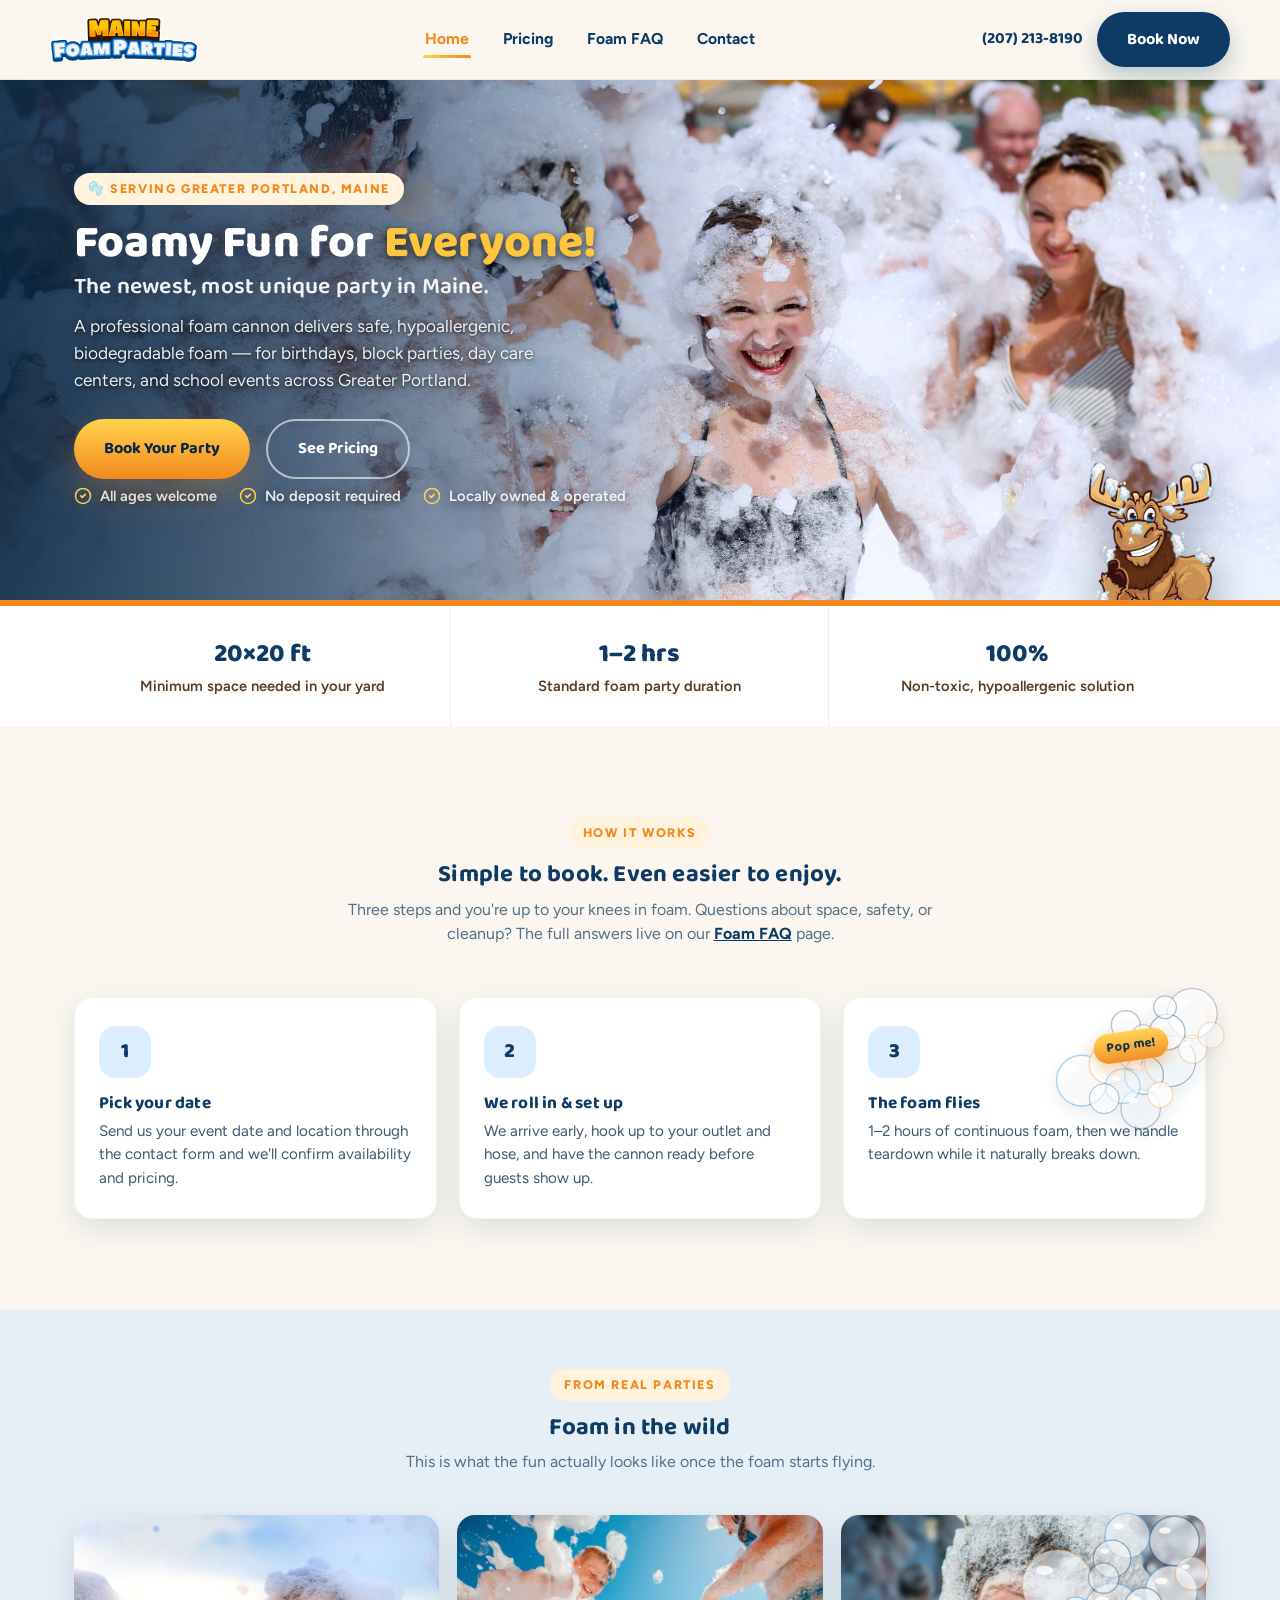
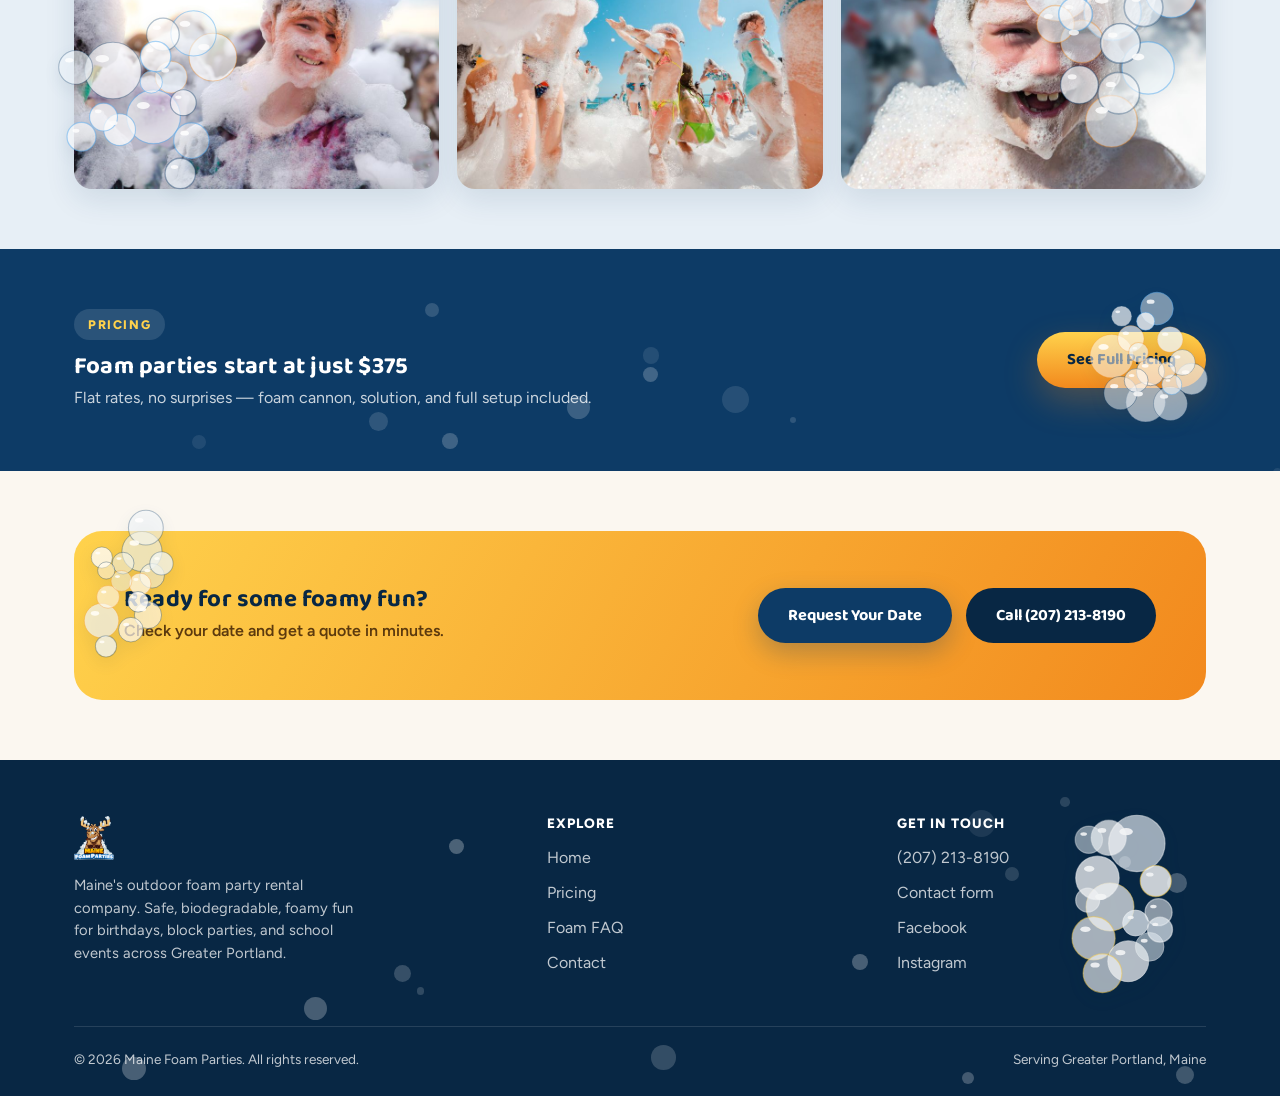
==== commit 4f0e8432: "Add files via upload" ====
--- a/index.html
+++ b/index.html
@@ -96,7 +96,7 @@
       <p style="color:#52708A;">Three steps and you're up to your knees in foam. Questions about space, safety, or cleanup? The full answers live on our <a href="faq.html" style="color:var(--navy); font-weight:700; text-decoration:underline;">Foam FAQ</a> page.</p>
     </div>
     <div class="steps-grid" data-reveal>
-      <div class="bubble-decor size-sm" style="top:-35px; left:-35px; right:auto; bottom:auto; pointer-events:auto;">
+      <div class="bubble-decor size-sm" style="top:-35px; right:-35px; left:auto; bottom:auto; pointer-events:auto;">
 <span class="bubble-hint">Pop me!</span>
 <svg width="320" height="320" viewBox="0 0 320 320" xmlns="http://www.w3.org/2000/svg" aria-hidden="true" focusable="false">
   <circle cx="216.8" cy="144.2" r="37.1" fill="rgba(240,247,252,0.74)" stroke="rgba(13,59,102,0.4)" stroke-width="1.47"/>
--- a/css/style.css
+++ b/css/style.css
@@ -306,6 +306,26 @@
   100% { transform: scale(0); opacity: 0; }
 }
 .bubble-decor svg { display: block; width: 100%; height: 100%; }
+
+/* One-time "Pop me!" hint on the first cluster a visitor sees, so the
+   click-to-pop interaction is discoverable rather than a hidden easter egg */
+.bubble-hint {
+  position: absolute;
+  top: 38%;
+  left: 50%;
+  transform: translate(-50%, -50%) rotate(-8deg);
+  z-index: 2;
+  background: linear-gradient(180deg, var(--gold-1), var(--gold-2));
+  color: var(--navy-deep);
+  font-family: var(--font-display);
+  font-weight: 700;
+  font-size: 0.82rem;
+  padding: 5px 13px;
+  border-radius: var(--radius-pill);
+  box-shadow: 0 6px 14px rgba(242, 137, 29, 0.4);
+  white-space: nowrap;
+  pointer-events: none;
+}
 
 .bubble-decor.size-sm { width: 220px; height: 220px; }
 .bubble-decor.size-xs { width: 170px; height: 170px; }
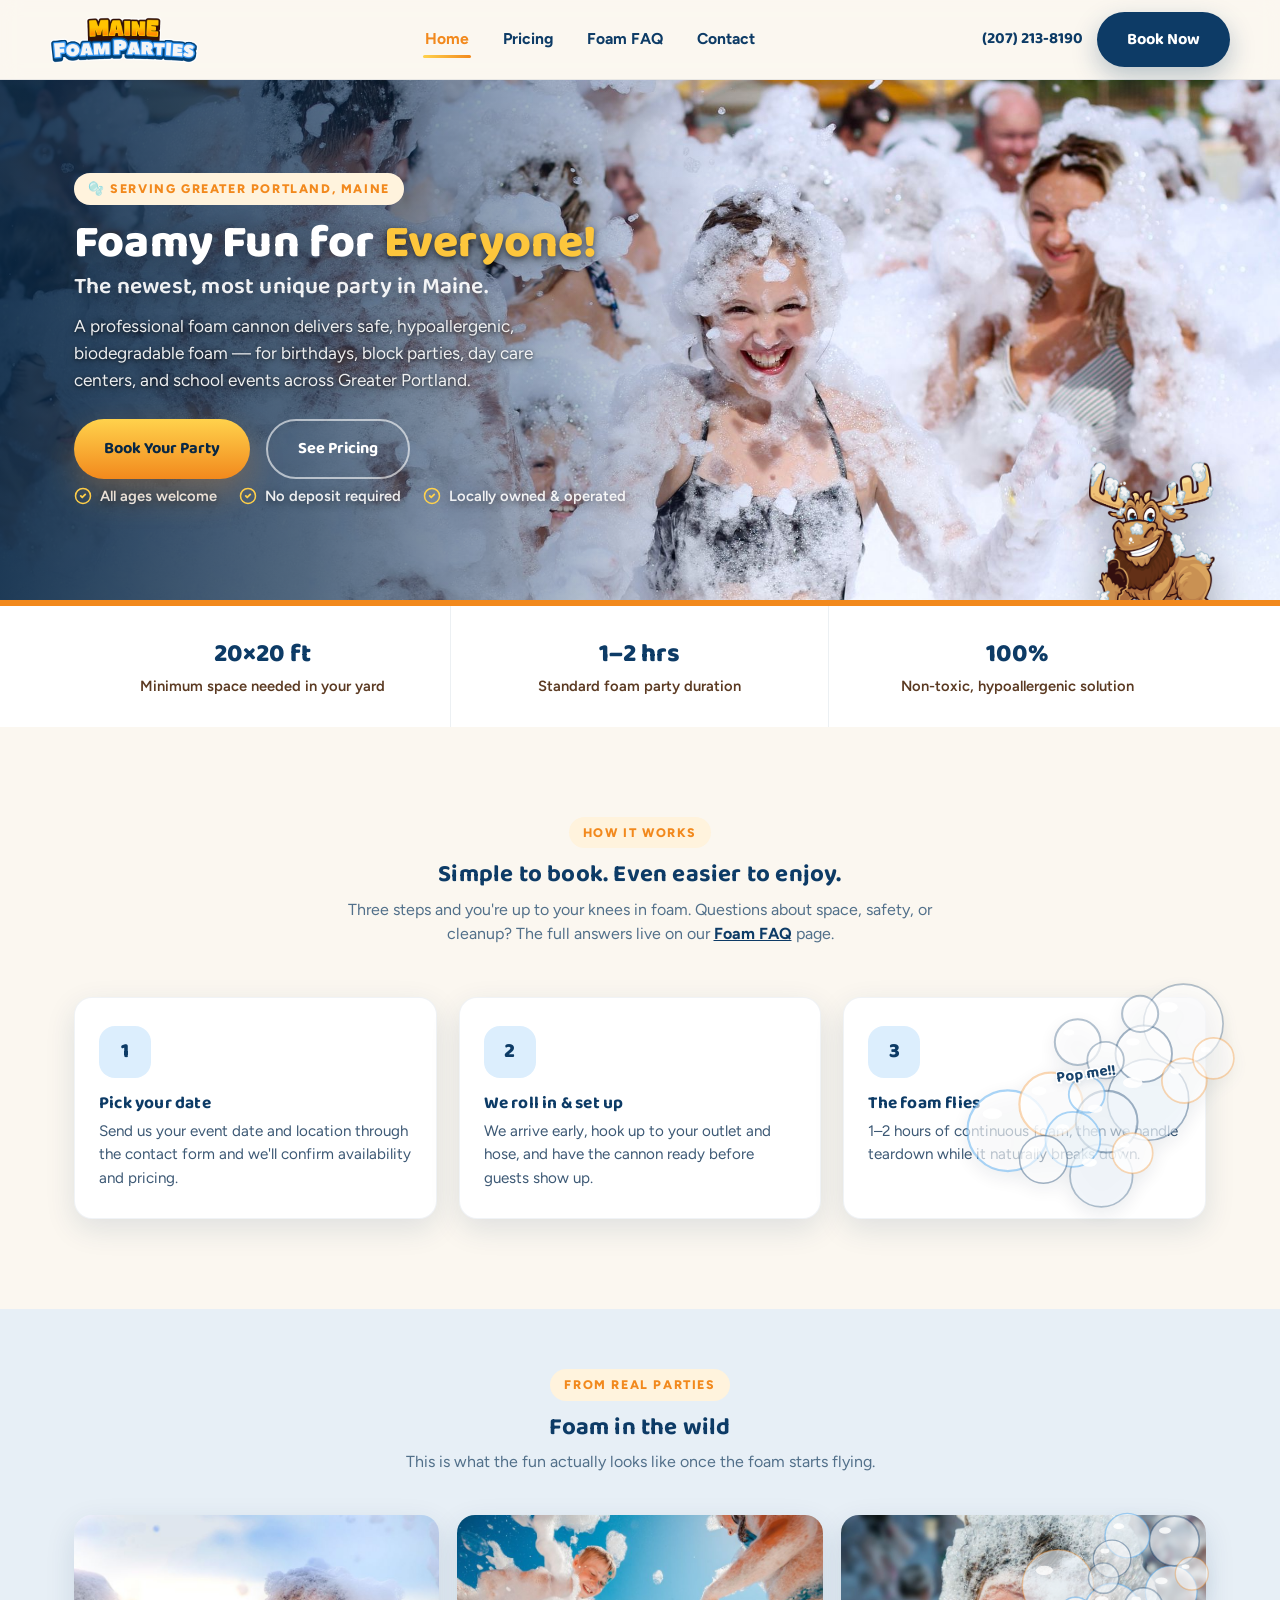
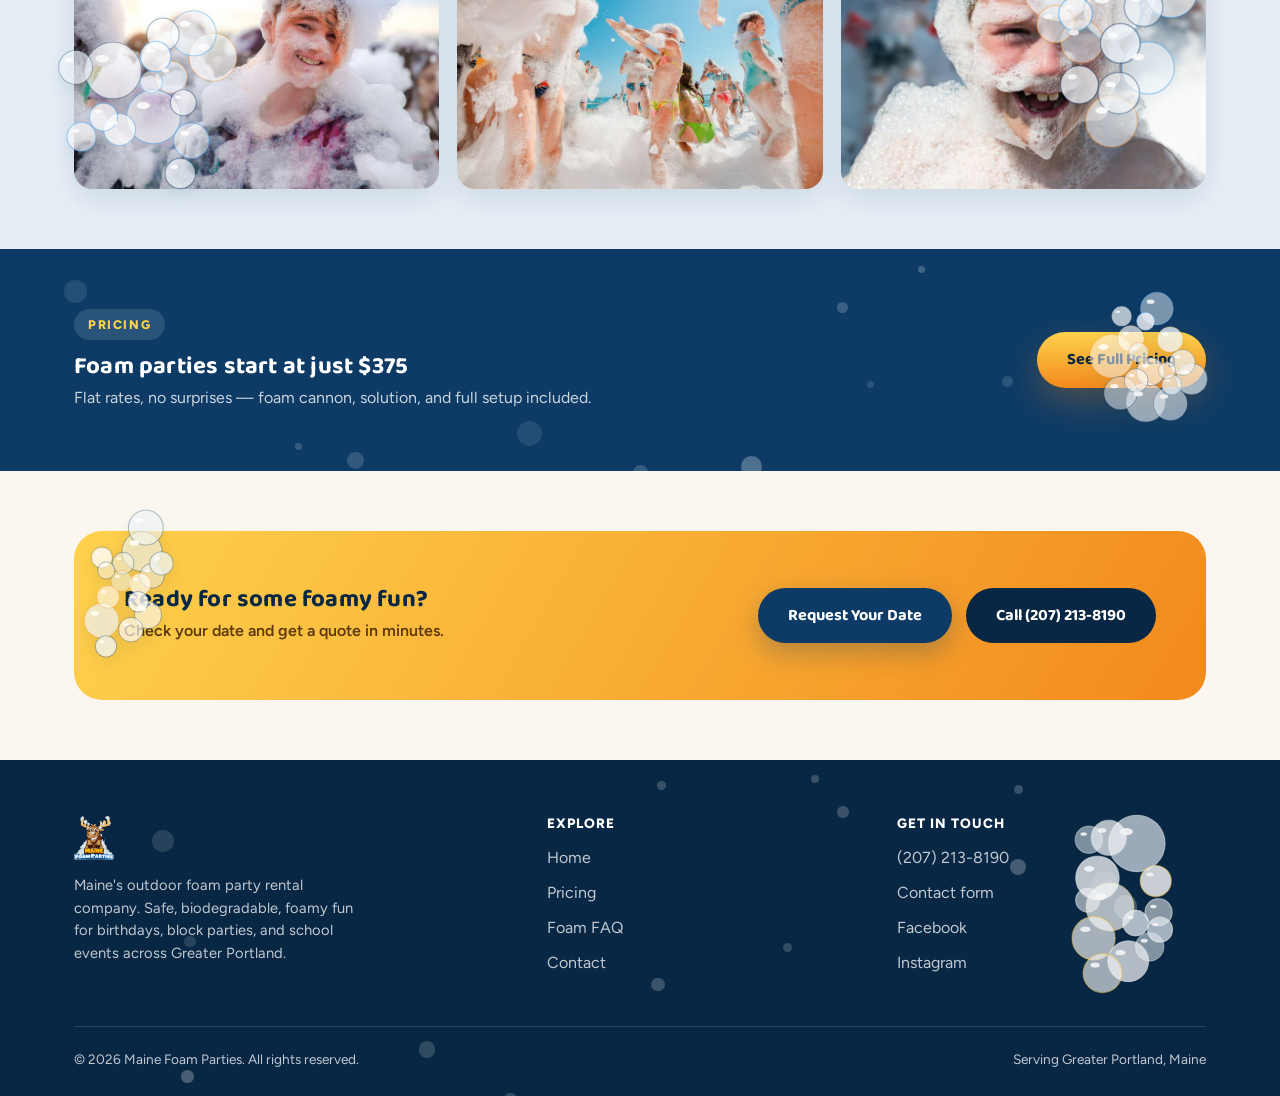
==== commit 3833e7a3: "Add files via upload" ====
--- a/index.html
+++ b/index.html
@@ -96,8 +96,8 @@
       <p style="color:#52708A;">Three steps and you're up to your knees in foam. Questions about space, safety, or cleanup? The full answers live on our <a href="faq.html" style="color:var(--navy); font-weight:700; text-decoration:underline;">Foam FAQ</a> page.</p>
     </div>
     <div class="steps-grid" data-reveal>
-      <div class="bubble-decor size-sm" style="top:-35px; right:-35px; left:auto; bottom:auto; pointer-events:auto;">
-<span class="bubble-hint">Pop me!</span>
+      <div class="bubble-decor size-lg" style="top:-55px; right:-55px; left:auto; bottom:auto; pointer-events:auto;">
+<span class="bubble-hint">Pop me!!</span>
 <svg width="320" height="320" viewBox="0 0 320 320" xmlns="http://www.w3.org/2000/svg" aria-hidden="true" focusable="false">
   <circle cx="216.8" cy="144.2" r="37.1" fill="rgba(240,247,252,0.74)" stroke="rgba(13,59,102,0.4)" stroke-width="1.47"/>
   <circle cx="88.5" cy="172.5" r="36.9" fill="rgba(255,255,255,0.68)" stroke="rgba(79,168,240,0.5)" stroke-width="2.00"/>
--- a/css/style.css
+++ b/css/style.css
@@ -315,16 +315,18 @@
   left: 50%;
   transform: translate(-50%, -50%) rotate(-8deg);
   z-index: 2;
-  background: linear-gradient(180deg, var(--gold-1), var(--gold-2));
-  color: var(--navy-deep);
+  color: var(--navy);
   font-family: var(--font-display);
   font-weight: 700;
-  font-size: 0.82rem;
-  padding: 5px 13px;
-  border-radius: var(--radius-pill);
-  box-shadow: 0 6px 14px rgba(242, 137, 29, 0.4);
+  font-size: 0.95rem;
   white-space: nowrap;
   pointer-events: none;
+  text-shadow:
+    -1.5px -1.5px 0 #fff,
+     1.5px -1.5px 0 #fff,
+    -1.5px  1.5px 0 #fff,
+     1.5px  1.5px 0 #fff,
+     0 3px 8px rgba(13,59,102,0.25);
 }
 
 .bubble-decor.size-sm { width: 220px; height: 220px; }
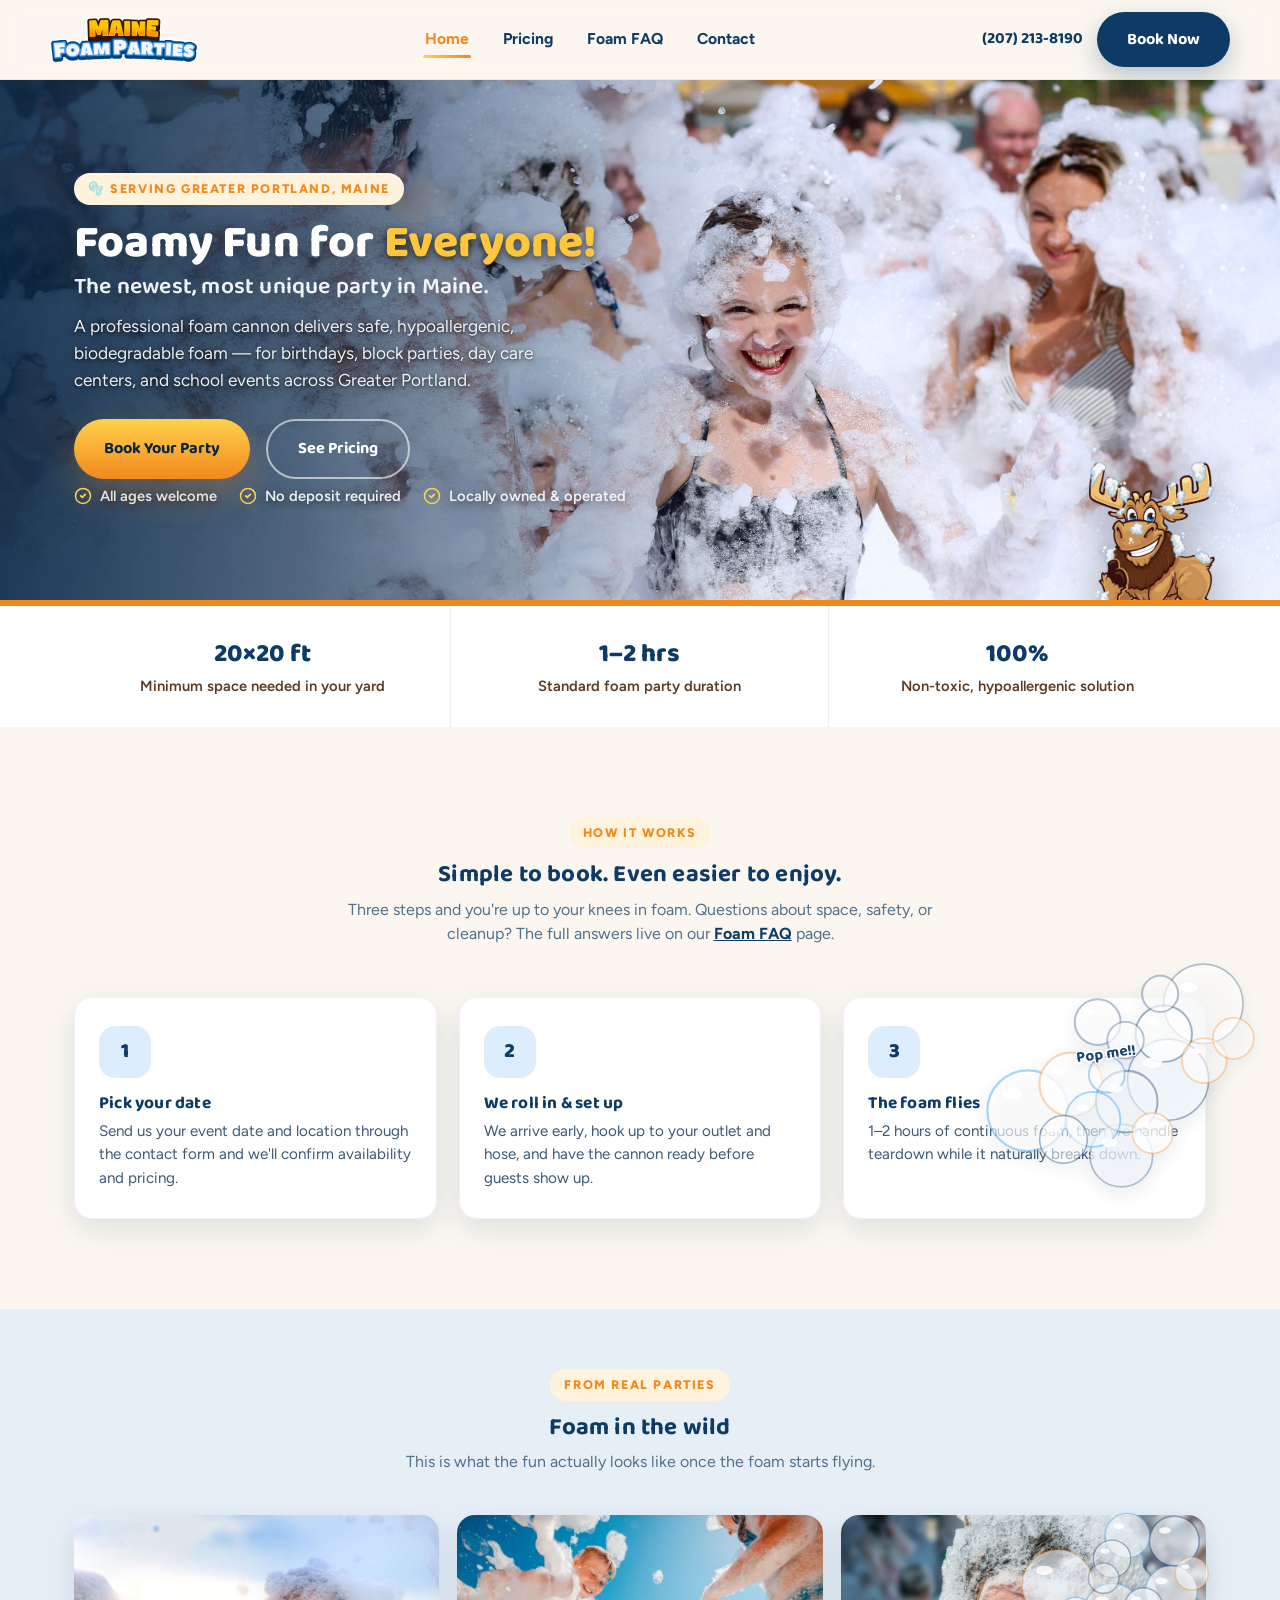
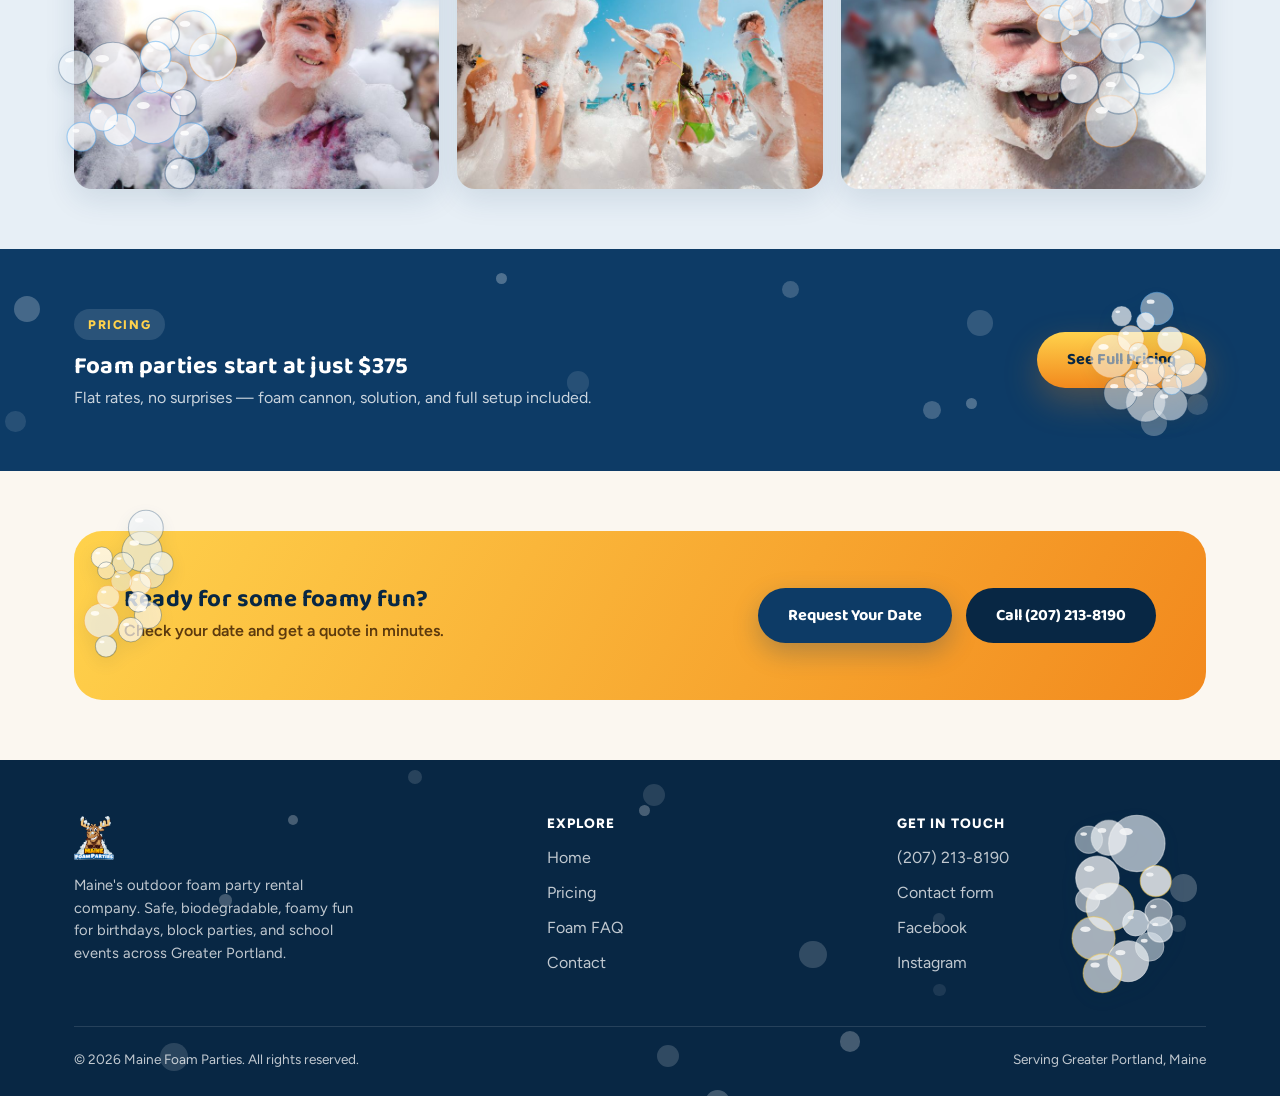
==== commit 5b280dc4: "Add files via upload" ====
--- a/index.html
+++ b/index.html
@@ -96,7 +96,7 @@
       <p style="color:#52708A;">Three steps and you're up to your knees in foam. Questions about space, safety, or cleanup? The full answers live on our <a href="faq.html" style="color:var(--navy); font-weight:700; text-decoration:underline;">Foam FAQ</a> page.</p>
     </div>
     <div class="steps-grid" data-reveal>
-      <div class="bubble-decor size-lg" style="top:-55px; right:-55px; left:auto; bottom:auto; pointer-events:auto;">
+      <div class="bubble-decor size-lg" style="top:-75px; right:-75px; left:auto; bottom:auto; pointer-events:auto;">
 <span class="bubble-hint">Pop me!!</span>
 <svg width="320" height="320" viewBox="0 0 320 320" xmlns="http://www.w3.org/2000/svg" aria-hidden="true" focusable="false">
   <circle cx="216.8" cy="144.2" r="37.1" fill="rgba(240,247,252,0.74)" stroke="rgba(13,59,102,0.4)" stroke-width="1.47"/>
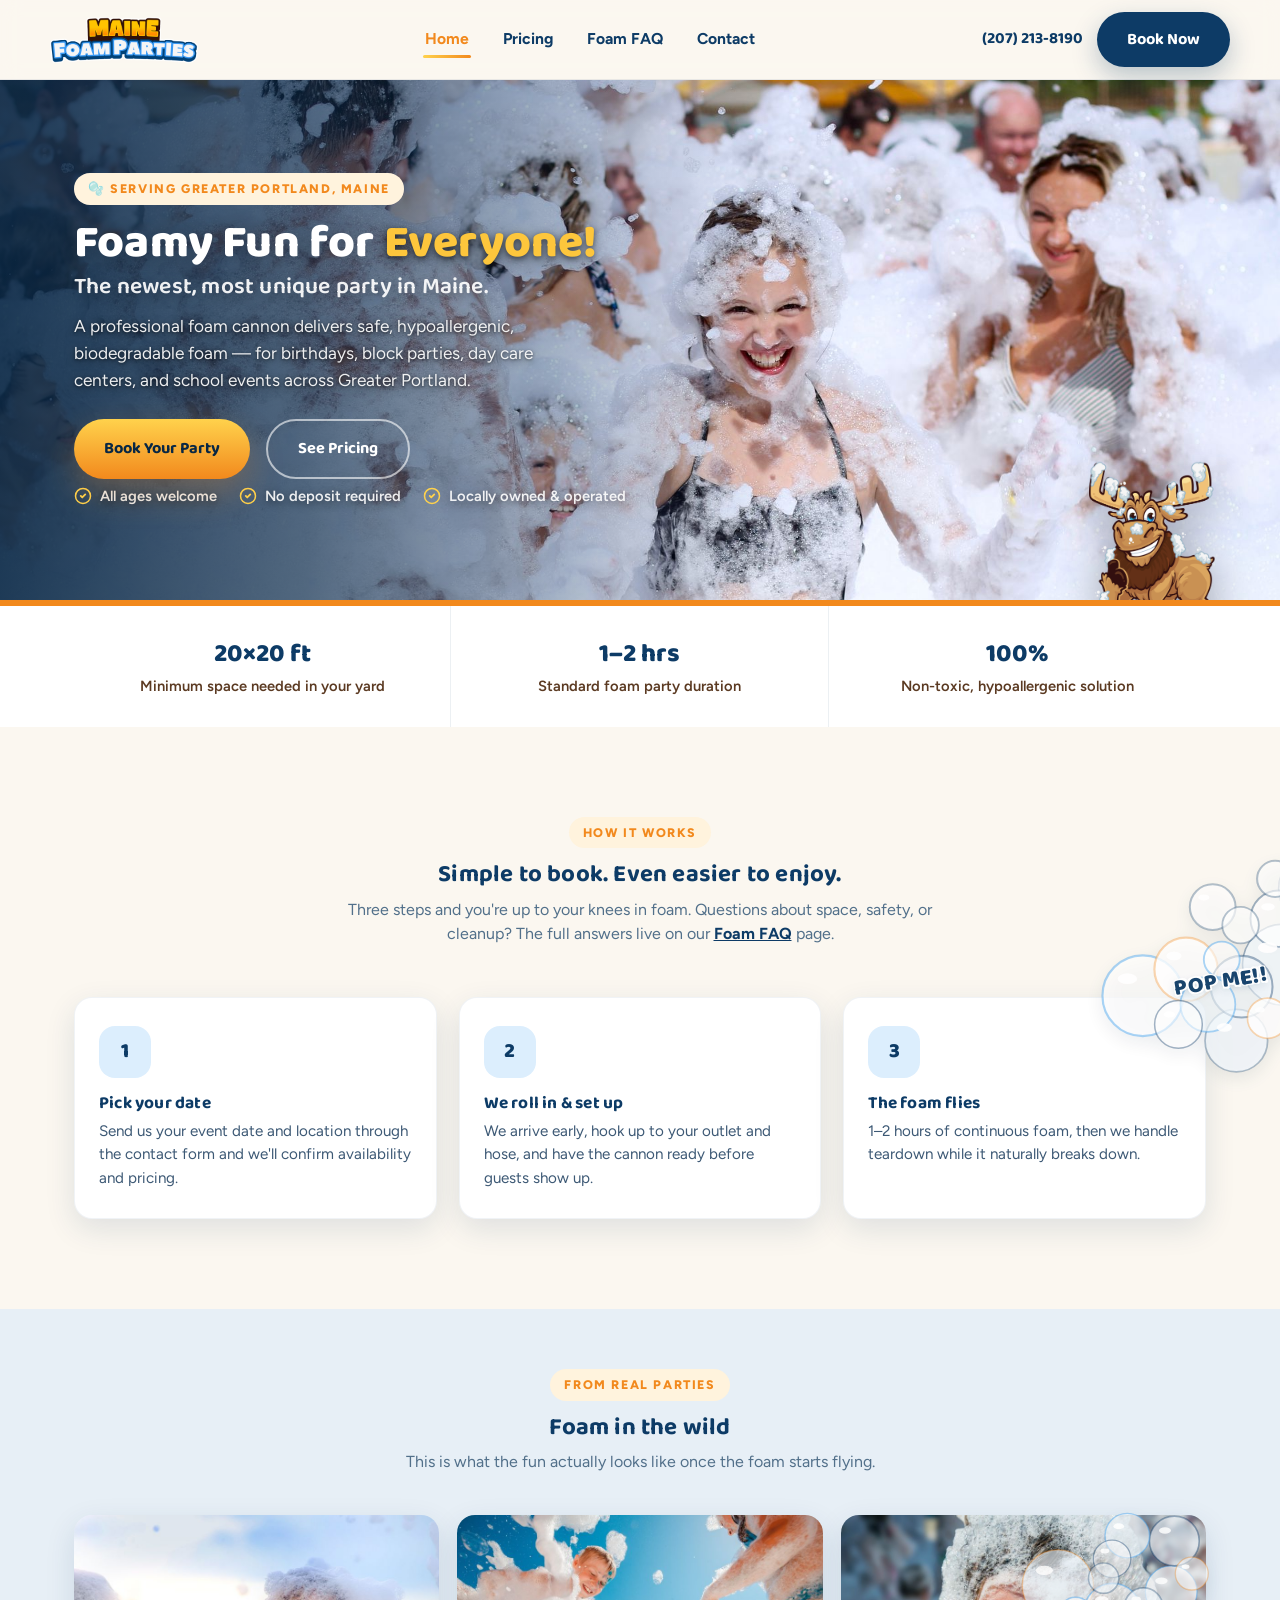
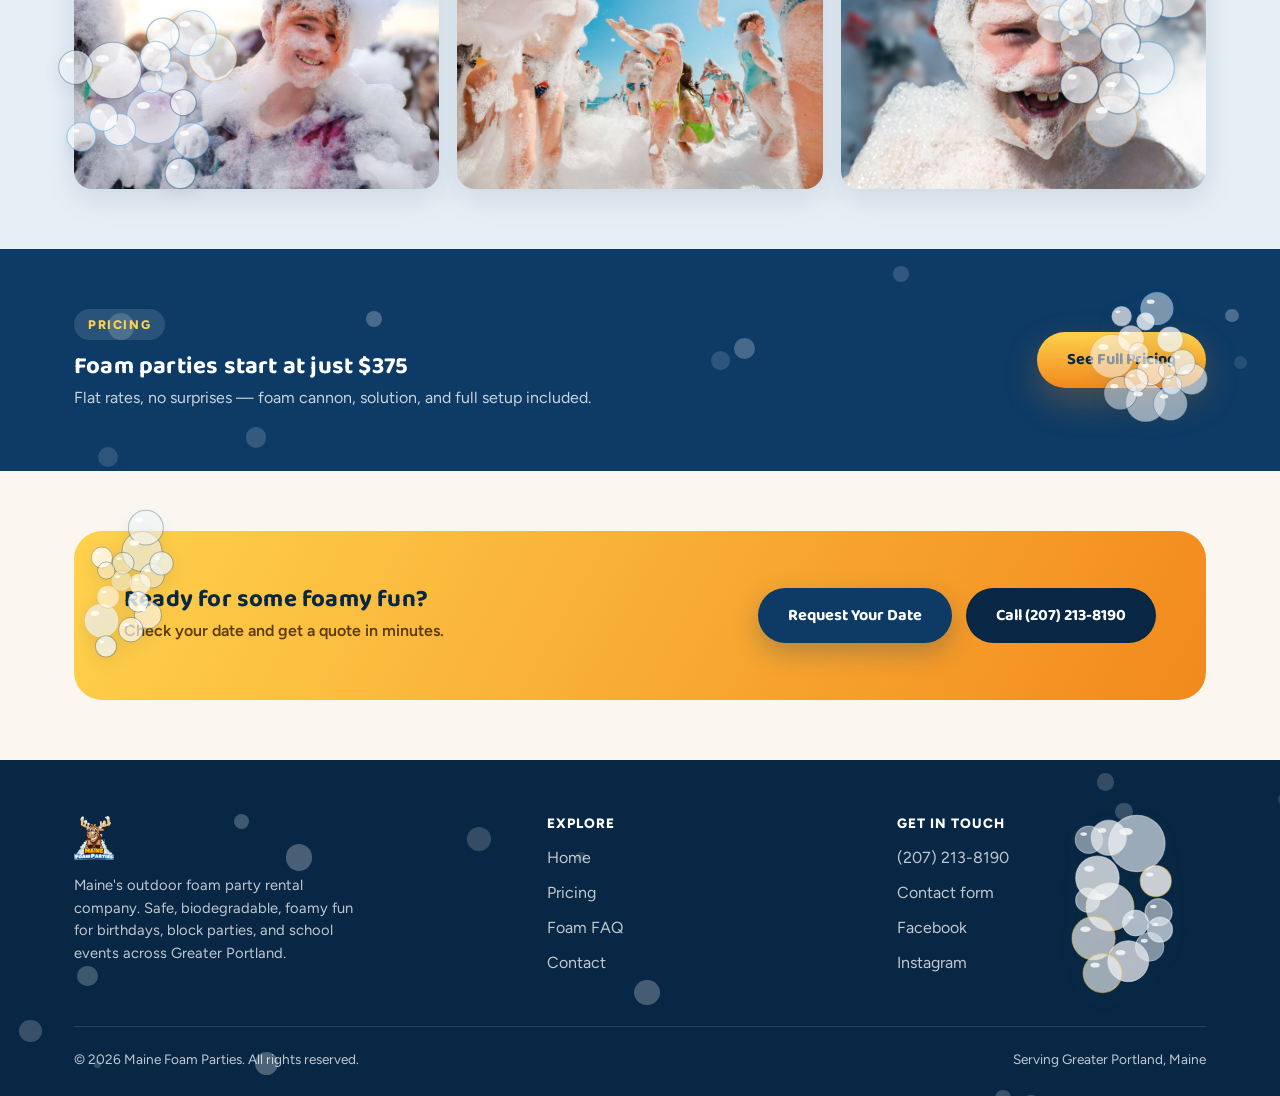
==== commit 86703368: "Add files via upload" ====
--- a/index.html
+++ b/index.html
@@ -96,7 +96,7 @@
       <p style="color:#52708A;">Three steps and you're up to your knees in foam. Questions about space, safety, or cleanup? The full answers live on our <a href="faq.html" style="color:var(--navy); font-weight:700; text-decoration:underline;">Foam FAQ</a> page.</p>
     </div>
     <div class="steps-grid" data-reveal>
-      <div class="bubble-decor size-lg" style="top:-75px; right:-75px; left:auto; bottom:auto; pointer-events:auto;">
+      <div class="bubble-decor size-lg" style="top:-190px; right:-190px; left:auto; bottom:auto; pointer-events:auto;">
 <span class="bubble-hint">Pop me!!</span>
 <svg width="320" height="320" viewBox="0 0 320 320" xmlns="http://www.w3.org/2000/svg" aria-hidden="true" focusable="false">
   <circle cx="216.8" cy="144.2" r="37.1" fill="rgba(240,247,252,0.74)" stroke="rgba(13,59,102,0.4)" stroke-width="1.47"/>
--- a/css/style.css
+++ b/css/style.css
@@ -311,22 +311,32 @@
    click-to-pop interaction is discoverable rather than a hidden easter egg */
 .bubble-hint {
   position: absolute;
-  top: 38%;
+  top: 50%;
   left: 50%;
-  transform: translate(-50%, -50%) rotate(-8deg);
+  transform: translate(-50%, -50%) rotate(-9deg);
   z-index: 2;
   color: var(--navy);
   font-family: var(--font-display);
-  font-weight: 700;
-  font-size: 0.95rem;
+  font-weight: 800;
+  font-size: 1.4rem;
+  text-transform: uppercase;
+  letter-spacing: 0.5px;
   white-space: nowrap;
   pointer-events: none;
+  animation: bubble-hint-bounce 1.6s ease-in-out infinite;
   text-shadow:
     -1.5px -1.5px 0 #fff,
      1.5px -1.5px 0 #fff,
     -1.5px  1.5px 0 #fff,
      1.5px  1.5px 0 #fff,
      0 3px 8px rgba(13,59,102,0.25);
+}
+@keyframes bubble-hint-bounce {
+  0%, 100% { transform: translate(-50%, -50%) rotate(-9deg) scale(1); }
+  50% { transform: translate(-50%, -50%) rotate(-9deg) scale(1.08); }
+}
+@media (prefers-reduced-motion: reduce) {
+  .bubble-hint { animation: none; }
 }
 
 .bubble-decor.size-sm { width: 220px; height: 220px; }
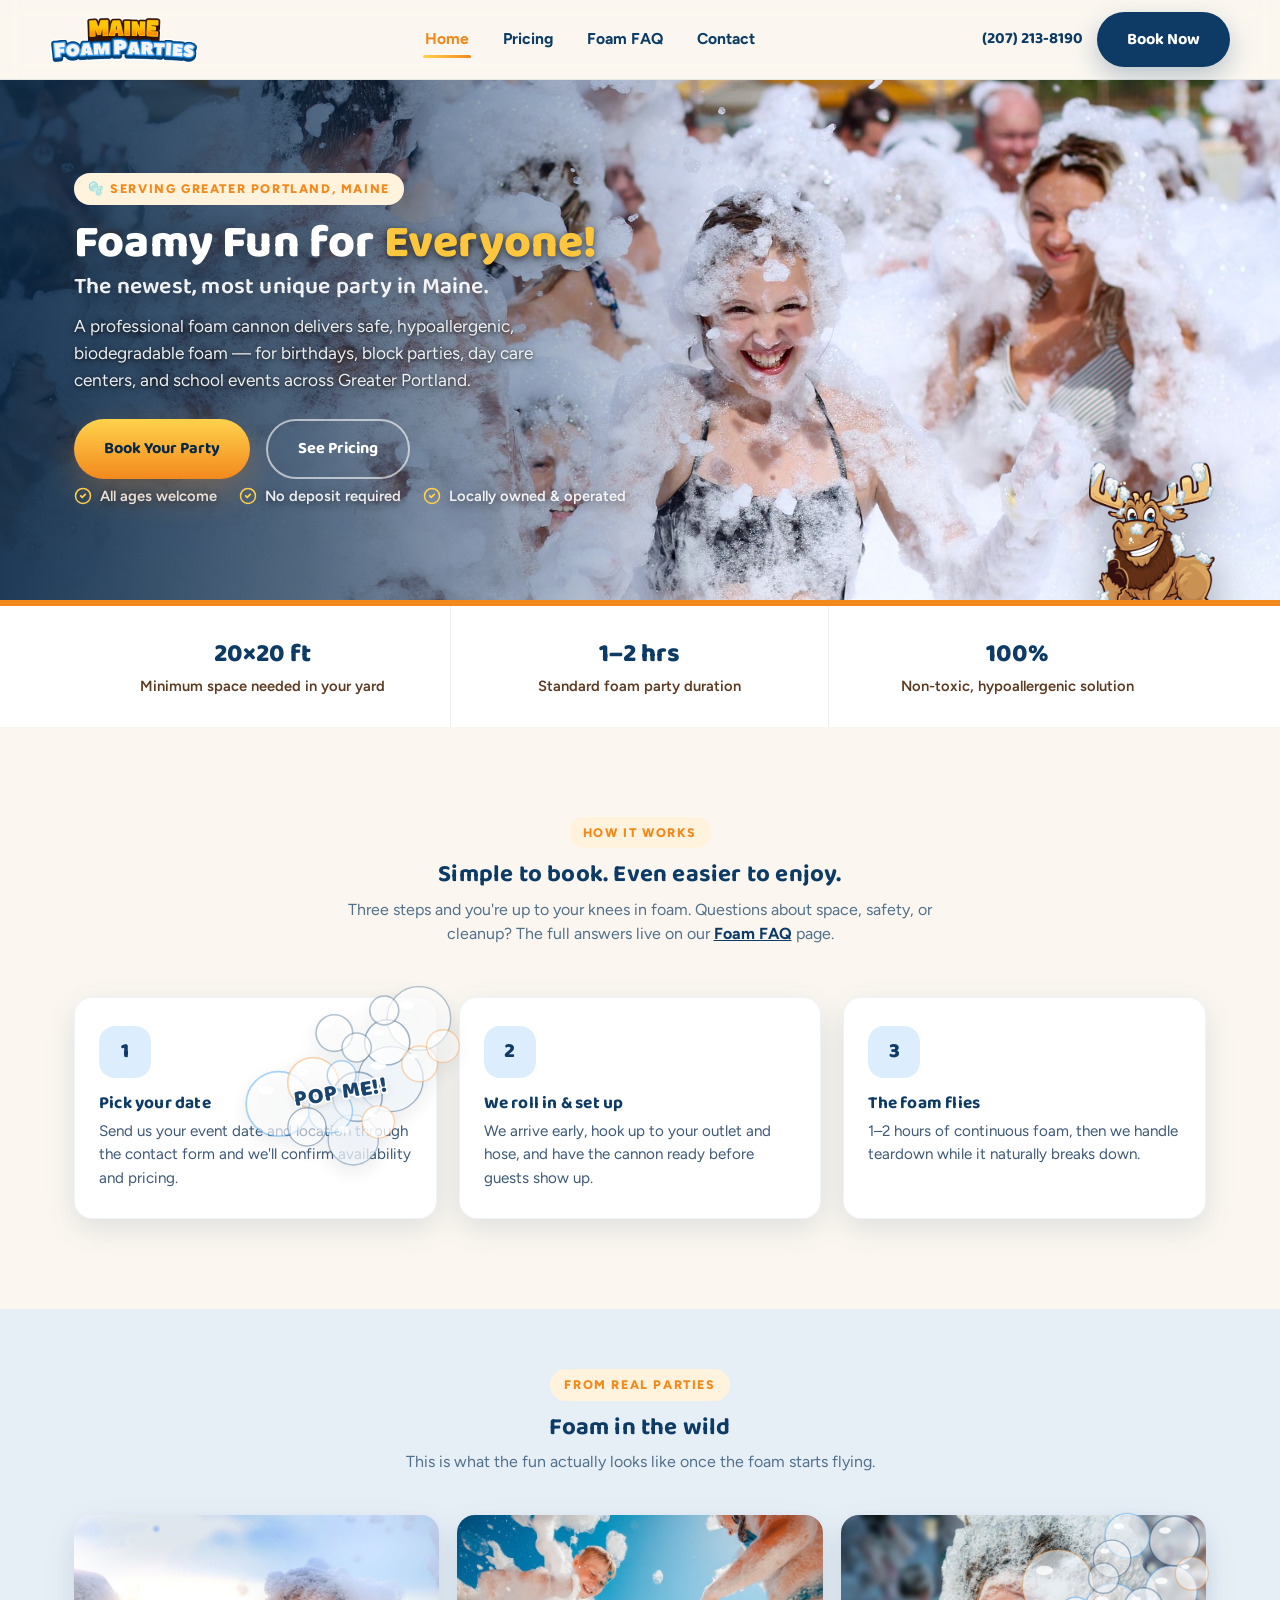
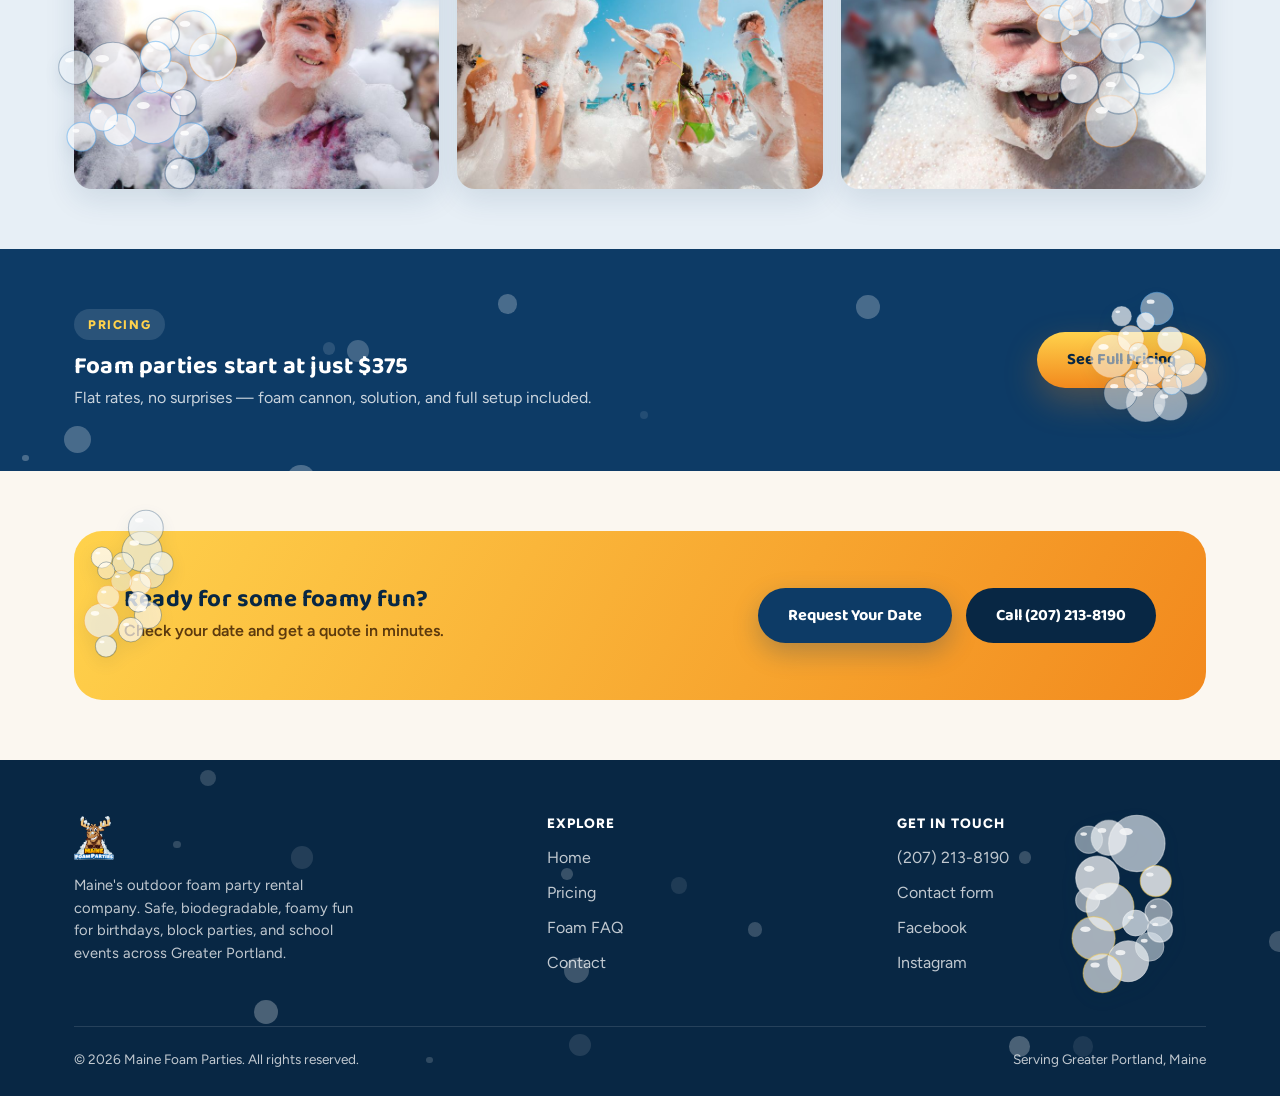
==== commit 2ac517a3: "Add files via upload" ====
--- a/index.html
+++ b/index.html
@@ -96,7 +96,8 @@
       <p style="color:#52708A;">Three steps and you're up to your knees in foam. Questions about space, safety, or cleanup? The full answers live on our <a href="faq.html" style="color:var(--navy); font-weight:700; text-decoration:underline;">Foam FAQ</a> page.</p>
     </div>
     <div class="steps-grid" data-reveal>
-      <div class="bubble-decor size-lg" style="top:-190px; right:-190px; left:auto; bottom:auto; pointer-events:auto;">
+      <div class="info-card">
+        <div class="bubble-decor size-md" style="top:-45px; right:-45px; left:auto; bottom:auto; pointer-events:auto;">
 <span class="bubble-hint">Pop me!!</span>
 <svg width="320" height="320" viewBox="0 0 320 320" xmlns="http://www.w3.org/2000/svg" aria-hidden="true" focusable="false">
   <circle cx="216.8" cy="144.2" r="37.1" fill="rgba(240,247,252,0.74)" stroke="rgba(13,59,102,0.4)" stroke-width="1.47"/>
@@ -130,7 +131,6 @@
   <ellipse cx="195.6" cy="185.4" rx="4.4" ry="2.4" fill="rgba(255,255,255,0.9)"/>
 </svg>
 </div>
-      <div class="info-card">
         <div class="icon-wrap"><span style="font-family:var(--font-display); font-weight:800; color:var(--navy); font-size:1.3rem;">1</span></div>
         <h3>Pick your date</h3>
         <p>Send us your event date and location through the contact form and we'll confirm availability and pricing.</p>
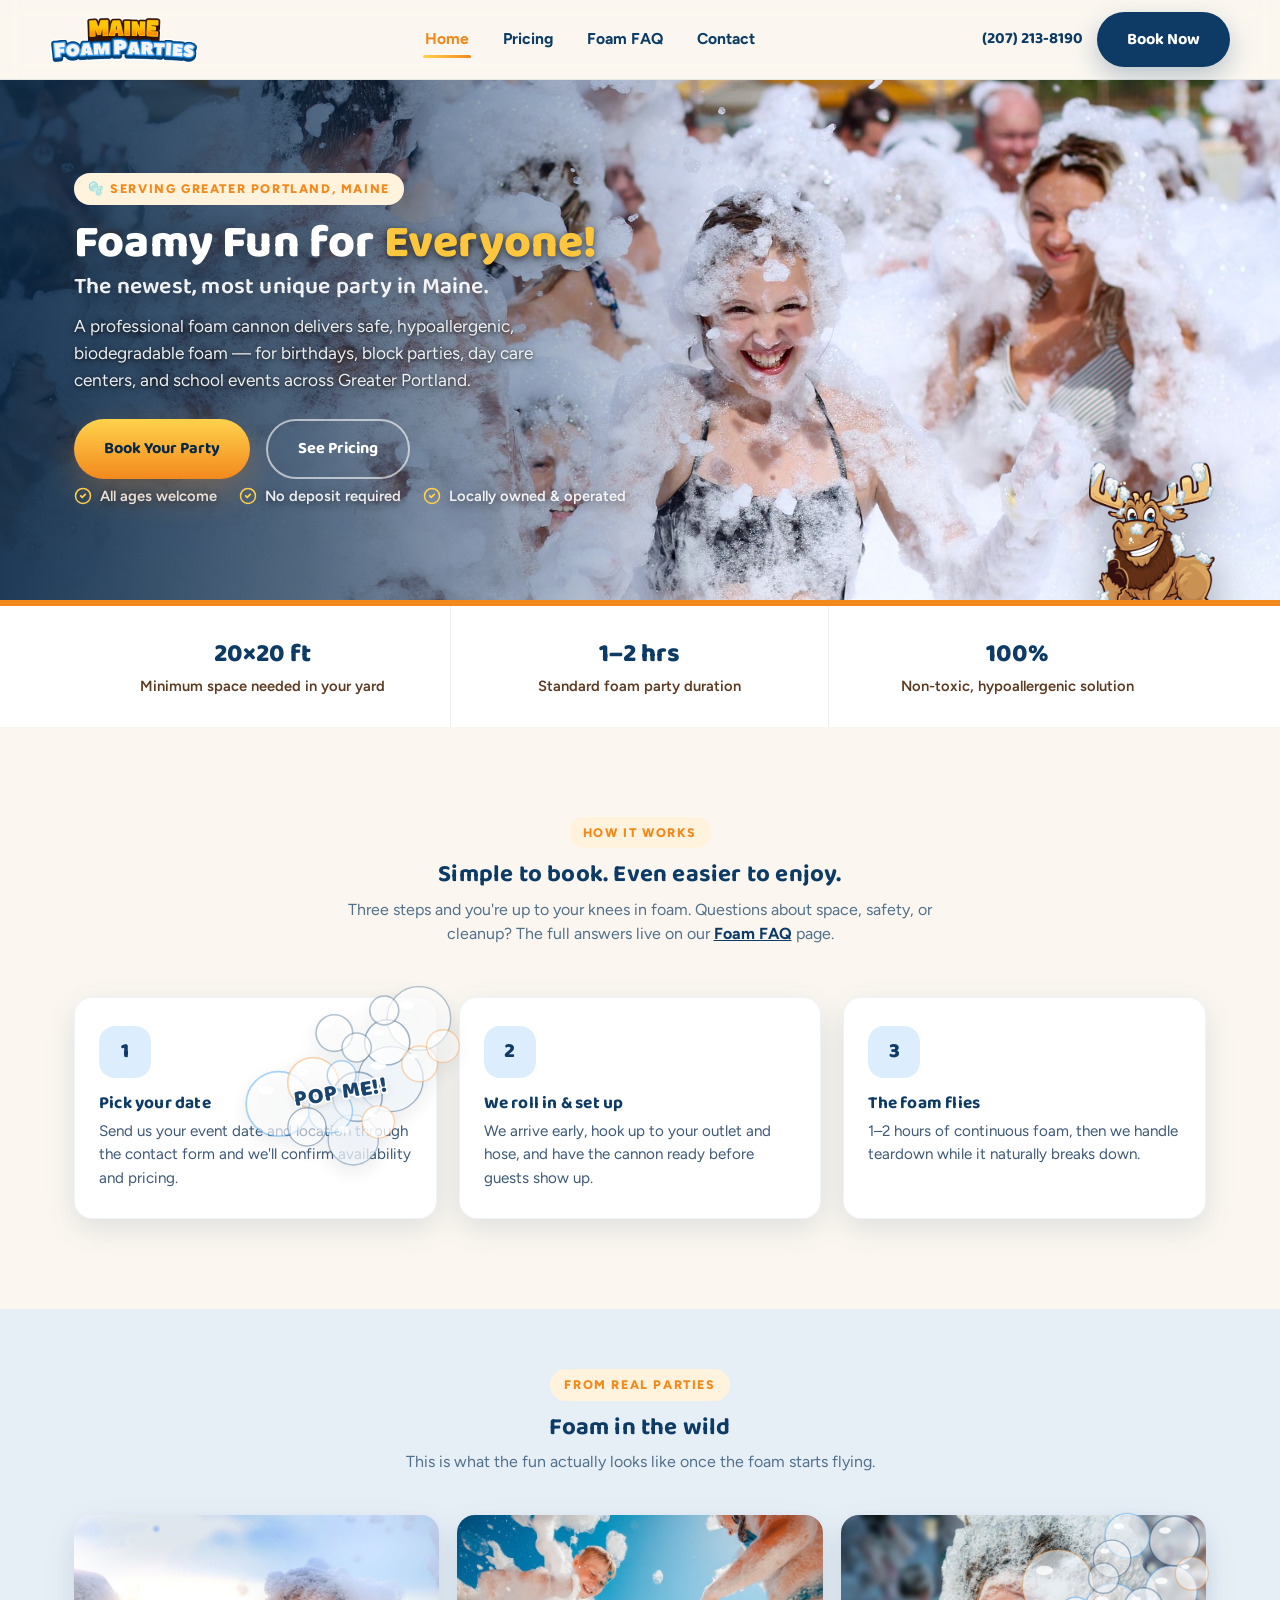
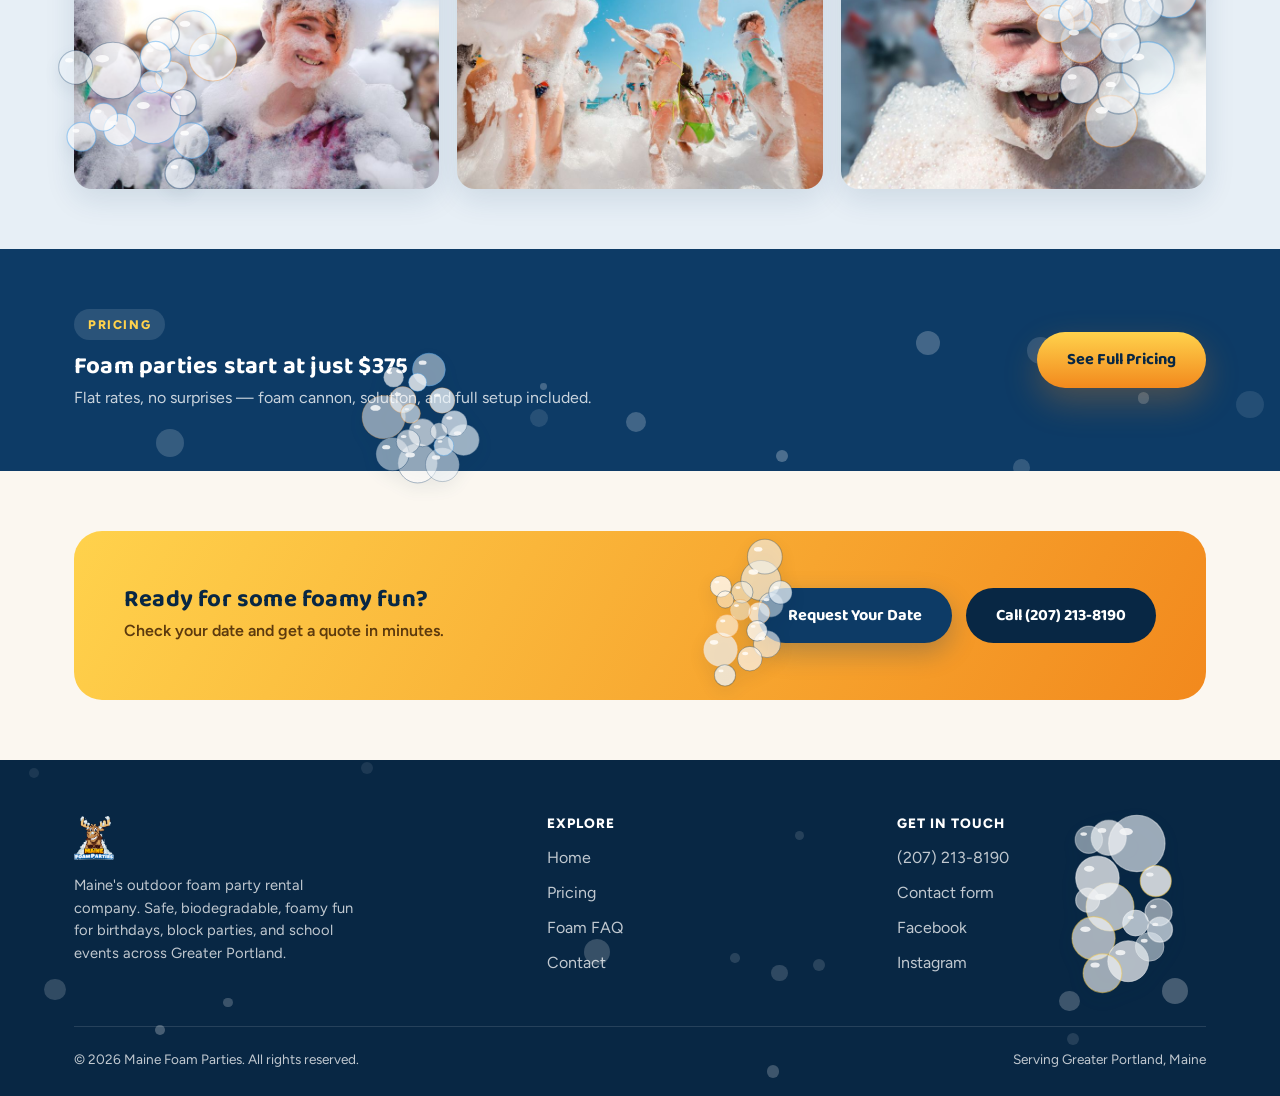
==== commit 93b56f0d: "Add files via upload" ====
--- a/index.html
+++ b/index.html
@@ -245,10 +245,7 @@
     <div style="display:flex; align-items:center; justify-content:space-between; gap:28px; flex-wrap:wrap;" data-reveal>
       <div>
         <span class="eyebrow" style="background:rgba(255,255,255,0.12); color:var(--gold-1);">Pricing</span>
-        <h2 style="color:var(--white); margin-bottom:6px;">Foam parties start at just $375</h2>
-        <p style="color:rgba(255,255,255,0.78); margin-bottom:0;">Flat rates, no surprises &mdash; foam cannon, solution, and full setup included.</p>
-      </div>
-      <span style="position:relative; display:inline-block;"><a href="pricing.html" class="btn btn-primary">See Full Pricing <span class="bubble" aria-hidden="true"></span></a><div class="bubble-decor size-xs" style="bottom:-40px; right:-30px; left:auto; top:auto; pointer-events:auto;">
+        <h2 style="color:var(--white); margin-bottom:6px;">Foam parties start at just <span style="position:relative; display:inline-block;">$375<div class="bubble-decor size-xs" style="top:-35px; left:-20px; right:auto; bottom:auto; pointer-events:auto;">
 <svg width="320" height="320" viewBox="0 0 320 320" xmlns="http://www.w3.org/2000/svg" aria-hidden="true" focusable="false">
   <circle cx="86.1" cy="184.7" r="40.9" fill="rgba(255,255,255,0.53)" stroke="rgba(242,137,29,0.35)" stroke-width="1.42"/>
   <circle cx="150.0" cy="271.3" r="37.3" fill="rgba(255,255,255,0.58)" stroke="rgba(13,59,102,0.4)" stroke-width="1.73"/>
@@ -281,7 +278,10 @@
   <ellipse cx="192.1" cy="230.6" rx="4.5" ry="2.5" fill="rgba(255,255,255,0.9)"/>
   <ellipse cx="129.4" cy="169.9" rx="4.5" ry="2.4" fill="rgba(255,255,255,0.9)"/>
 </svg>
-</div></span>
+</div></span></h2>
+        <p style="color:rgba(255,255,255,0.78); margin-bottom:0;">Flat rates, no surprises &mdash; foam cannon, solution, and full setup included.</p>
+      </div>
+      <a href="pricing.html" class="btn btn-primary">See Full Pricing <span class="bubble" aria-hidden="true"></span></a>
     </div>
   </div>
 </section>
@@ -290,8 +290,13 @@
 <section class="section-pad-sm">
   
   <div class="container">
-    <div style="position:relative;">
-      <div class="bubble-decor size-xs delay-2" style="top:-30px; left:-30px; right:auto; bottom:auto; pointer-events:auto;">
+    <div class="cta-band" data-reveal>
+      <div>
+        <h2>Ready for some foamy fun?</h2>
+        <p>Check your date and get a quote in minutes.</p>
+      </div>
+      <div style="display:flex; gap:14px; flex-wrap:wrap;">
+        <span style="position:relative; display:inline-block;"><div class="bubble-decor size-xs delay-2" style="top:50%; left:-95px; right:auto; bottom:auto; transform:translateY(-50%); pointer-events:auto;">
 <svg width="320" height="320" viewBox="0 0 320 320" xmlns="http://www.w3.org/2000/svg" aria-hidden="true" focusable="false">
   <circle cx="184.4" cy="95.0" r="37.7" fill="rgba(240,247,252,0.64)" stroke="rgba(13,59,102,0.4)" stroke-width="1.75"/>
   <circle cx="191.7" cy="50.2" r="32.8" fill="rgba(240,247,252,0.62)" stroke="rgba(13,59,102,0.32)" stroke-width="1.98"/>
@@ -323,17 +328,9 @@
   <ellipse cx="138.3" cy="142.2" rx="4.7" ry="2.6" fill="rgba(255,255,255,0.9)"/>
   <ellipse cx="169.8" cy="181.6" rx="4.6" ry="2.6" fill="rgba(255,255,255,0.9)"/>
 </svg>
-</div>
-      <div class="cta-band" data-reveal>
-      <div>
-        <h2>Ready for some foamy fun?</h2>
-        <p>Check your date and get a quote in minutes.</p>
-      </div>
-      <div style="display:flex; gap:14px; flex-wrap:wrap;">
-        <a href="contact.html" class="btn btn-navy">Request Your Date</a>
+</div><a href="contact.html" class="btn btn-navy">Request Your Date</a></span>
         <a href="tel:2072138190" class="btn" style="background:var(--navy-deep); color:var(--white);">Call (207) 213-8190</a>
       </div>
-    </div>
     </div>
   </div>
 </section>
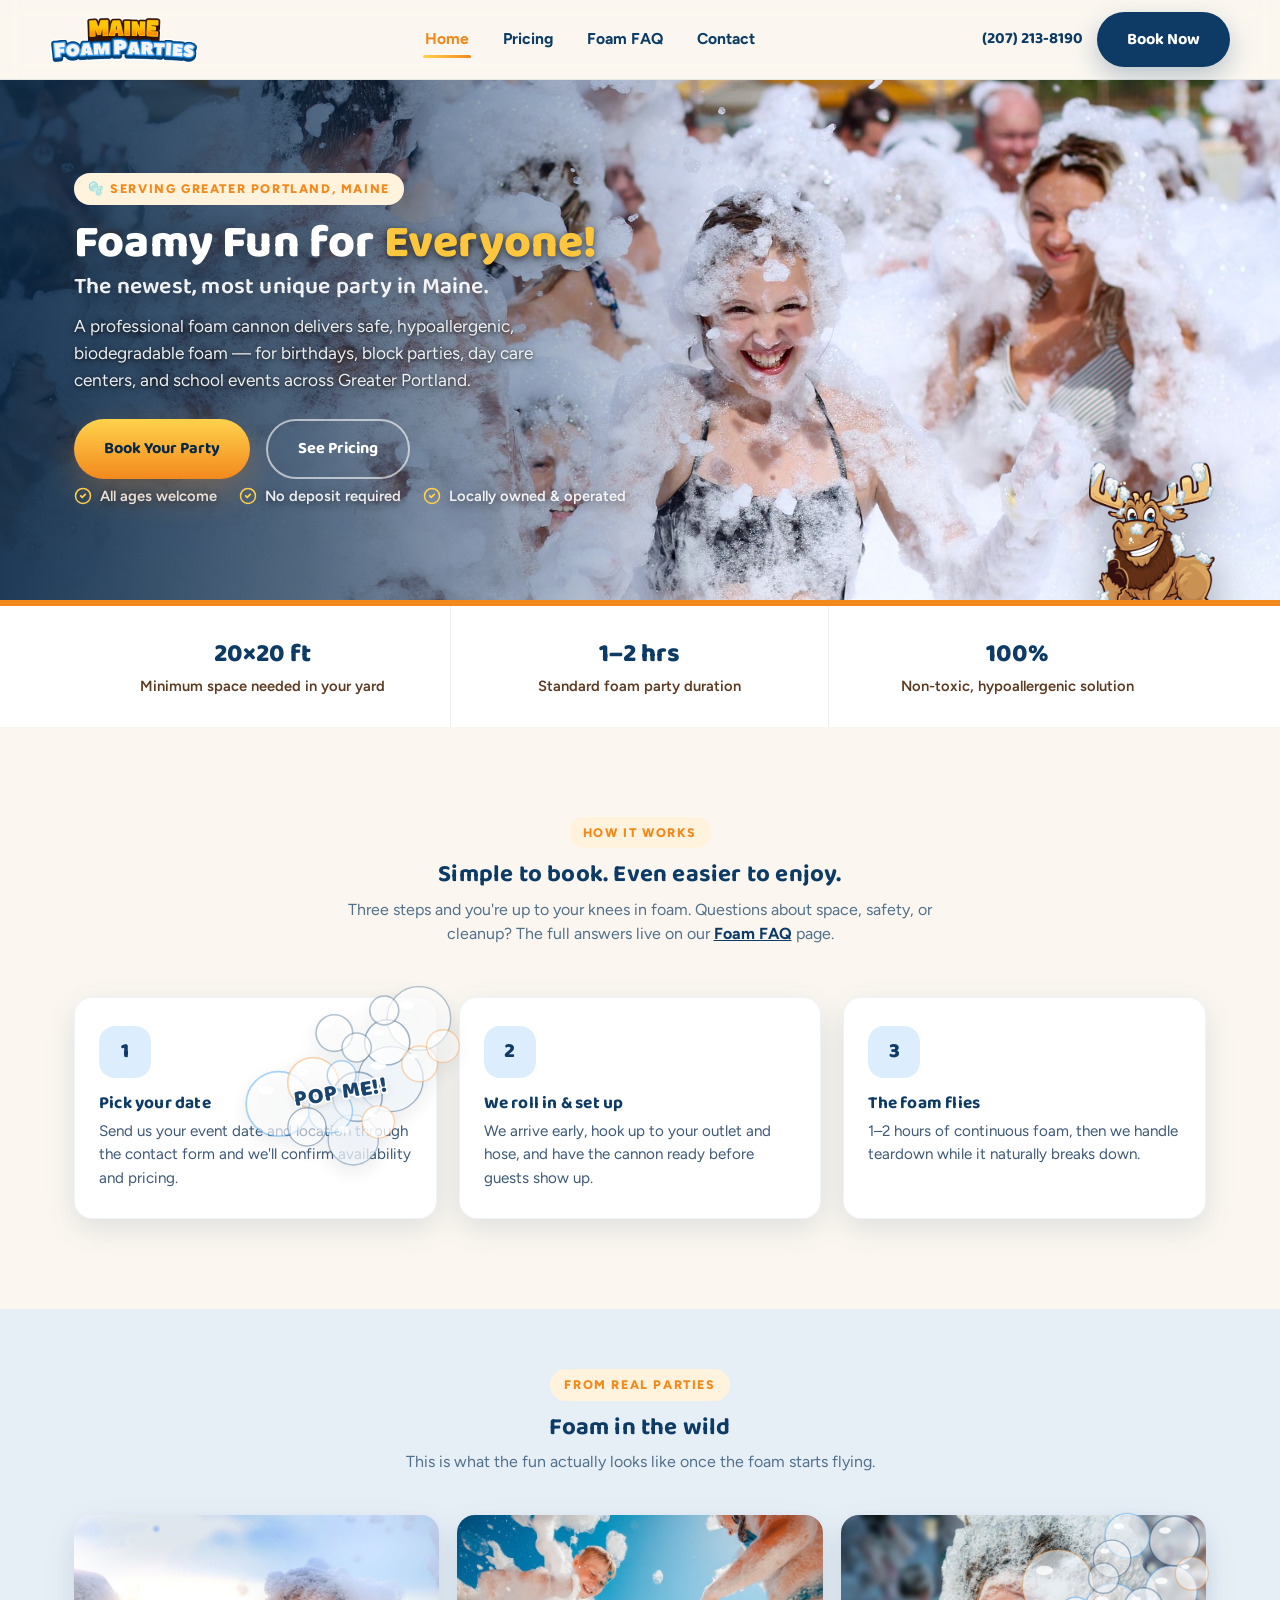
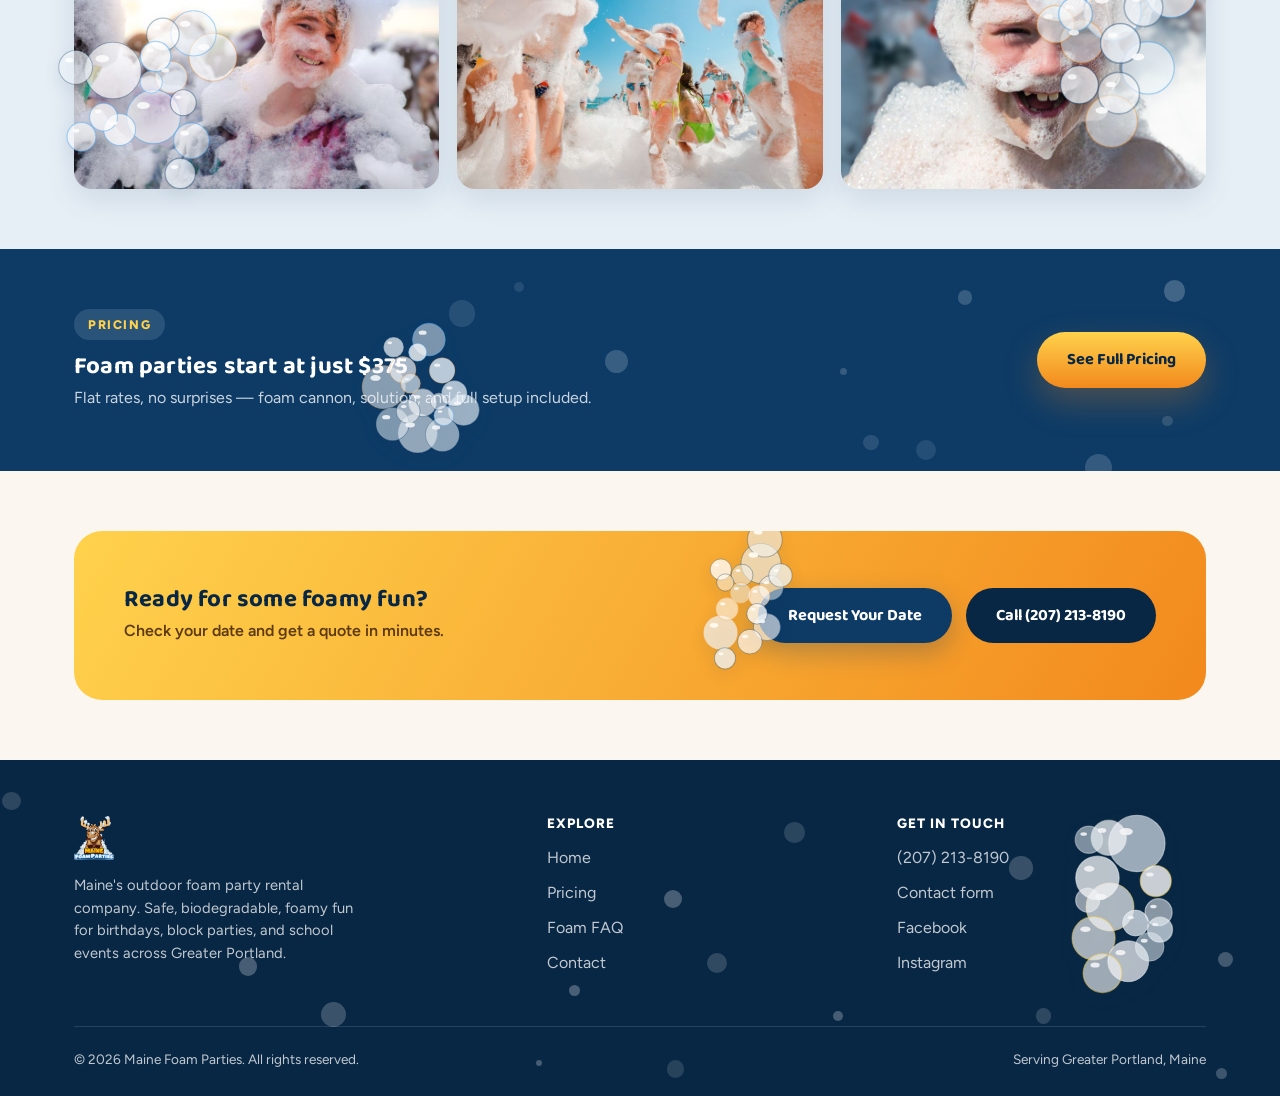
==== commit c0dbe8bf: "Add files via upload" ====
--- a/index.html
+++ b/index.html
@@ -245,7 +245,7 @@
     <div style="display:flex; align-items:center; justify-content:space-between; gap:28px; flex-wrap:wrap;" data-reveal>
       <div>
         <span class="eyebrow" style="background:rgba(255,255,255,0.12); color:var(--gold-1);">Pricing</span>
-        <h2 style="color:var(--white); margin-bottom:6px;">Foam parties start at just <span style="position:relative; display:inline-block;">$375<div class="bubble-decor size-xs" style="top:-35px; left:-20px; right:auto; bottom:auto; pointer-events:auto;">
+        <h2 style="color:var(--white); margin-bottom:6px;">Foam parties start at just <span style="position:relative; display:inline-block;">$375<div class="bubble-decor size-xs" style="top:-65px; left:-20px; right:auto; bottom:auto; pointer-events:auto;">
 <svg width="320" height="320" viewBox="0 0 320 320" xmlns="http://www.w3.org/2000/svg" aria-hidden="true" focusable="false">
   <circle cx="86.1" cy="184.7" r="40.9" fill="rgba(255,255,255,0.53)" stroke="rgba(242,137,29,0.35)" stroke-width="1.42"/>
   <circle cx="150.0" cy="271.3" r="37.3" fill="rgba(255,255,255,0.58)" stroke="rgba(13,59,102,0.4)" stroke-width="1.73"/>
@@ -296,7 +296,7 @@
         <p>Check your date and get a quote in minutes.</p>
       </div>
       <div style="display:flex; gap:14px; flex-wrap:wrap;">
-        <span style="position:relative; display:inline-block;"><div class="bubble-decor size-xs delay-2" style="top:50%; left:-95px; right:auto; bottom:auto; transform:translateY(-50%); pointer-events:auto;">
+        <span style="position:relative; display:inline-block;"><div class="bubble-decor size-xs delay-2" style="top:-75px; left:-95px; right:auto; bottom:auto; pointer-events:auto;">
 <svg width="320" height="320" viewBox="0 0 320 320" xmlns="http://www.w3.org/2000/svg" aria-hidden="true" focusable="false">
   <circle cx="184.4" cy="95.0" r="37.7" fill="rgba(240,247,252,0.64)" stroke="rgba(13,59,102,0.4)" stroke-width="1.75"/>
   <circle cx="191.7" cy="50.2" r="32.8" fill="rgba(240,247,252,0.62)" stroke="rgba(13,59,102,0.32)" stroke-width="1.98"/>
